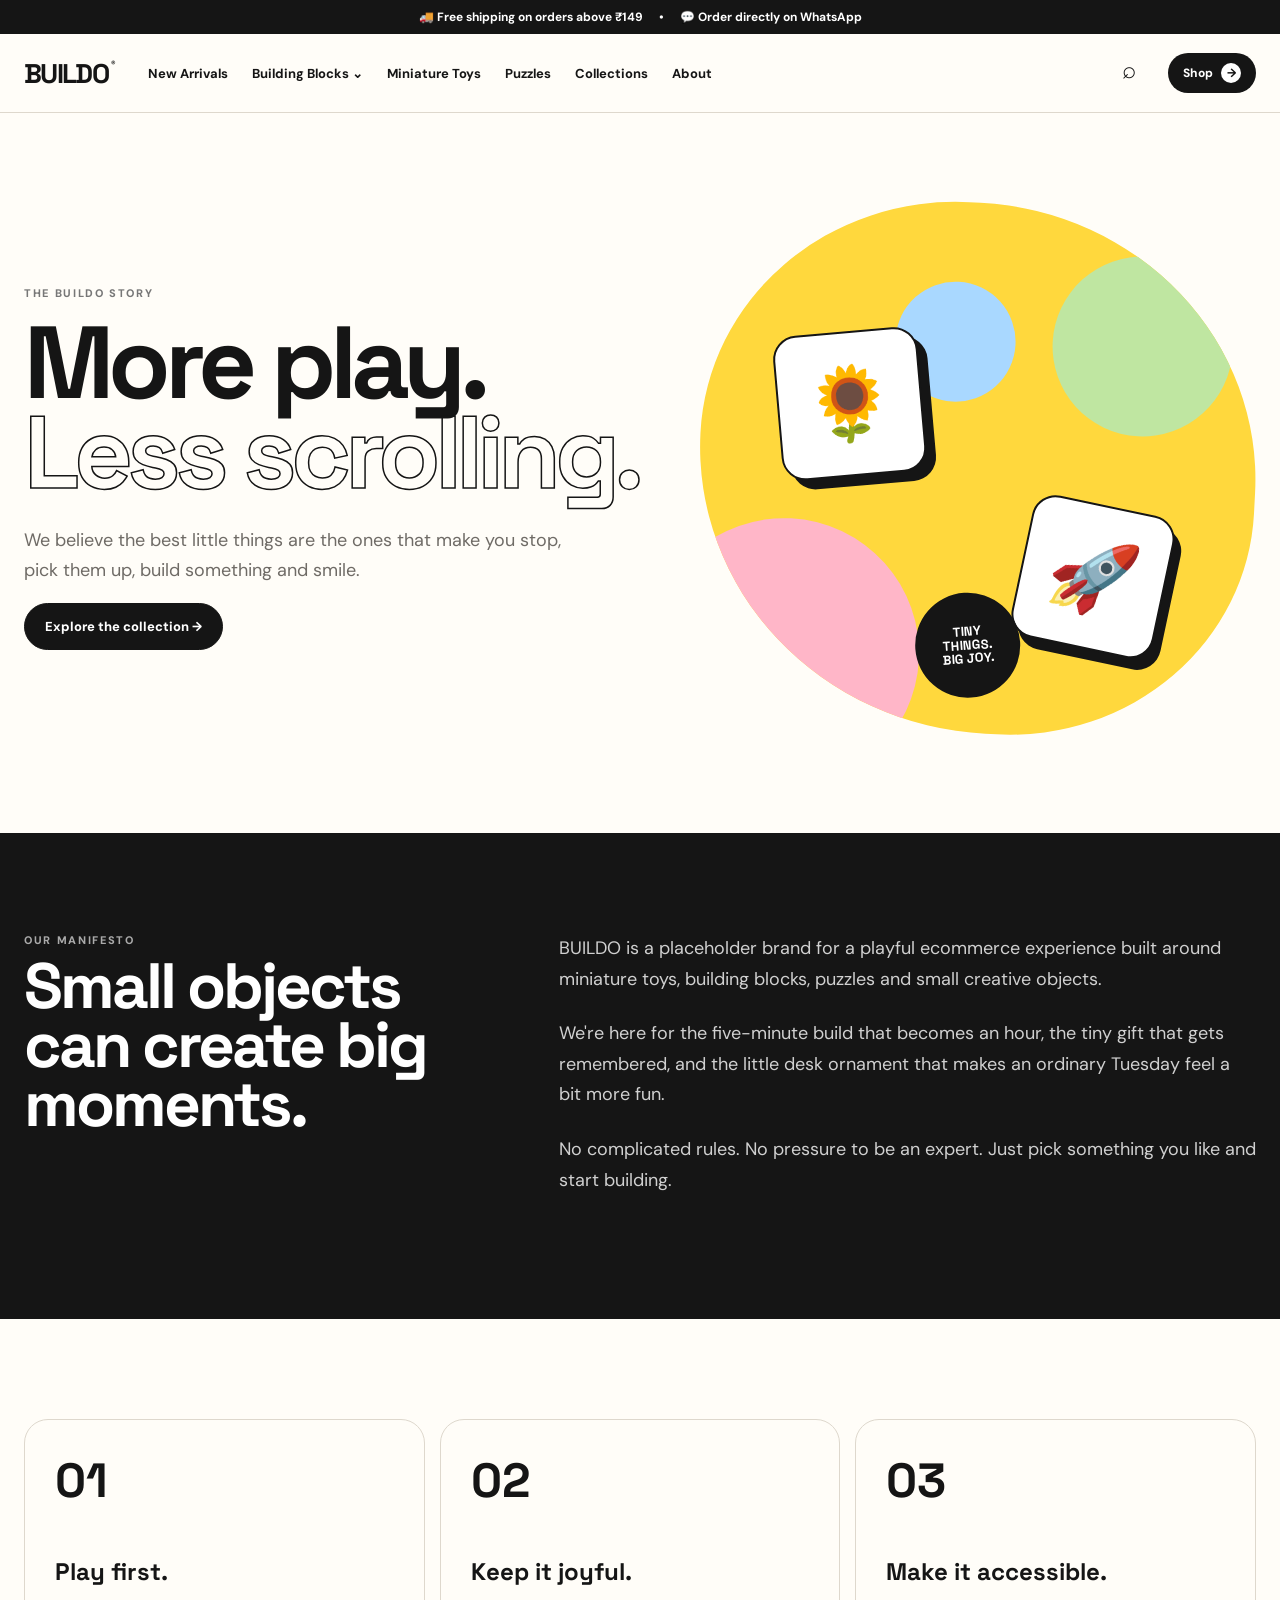
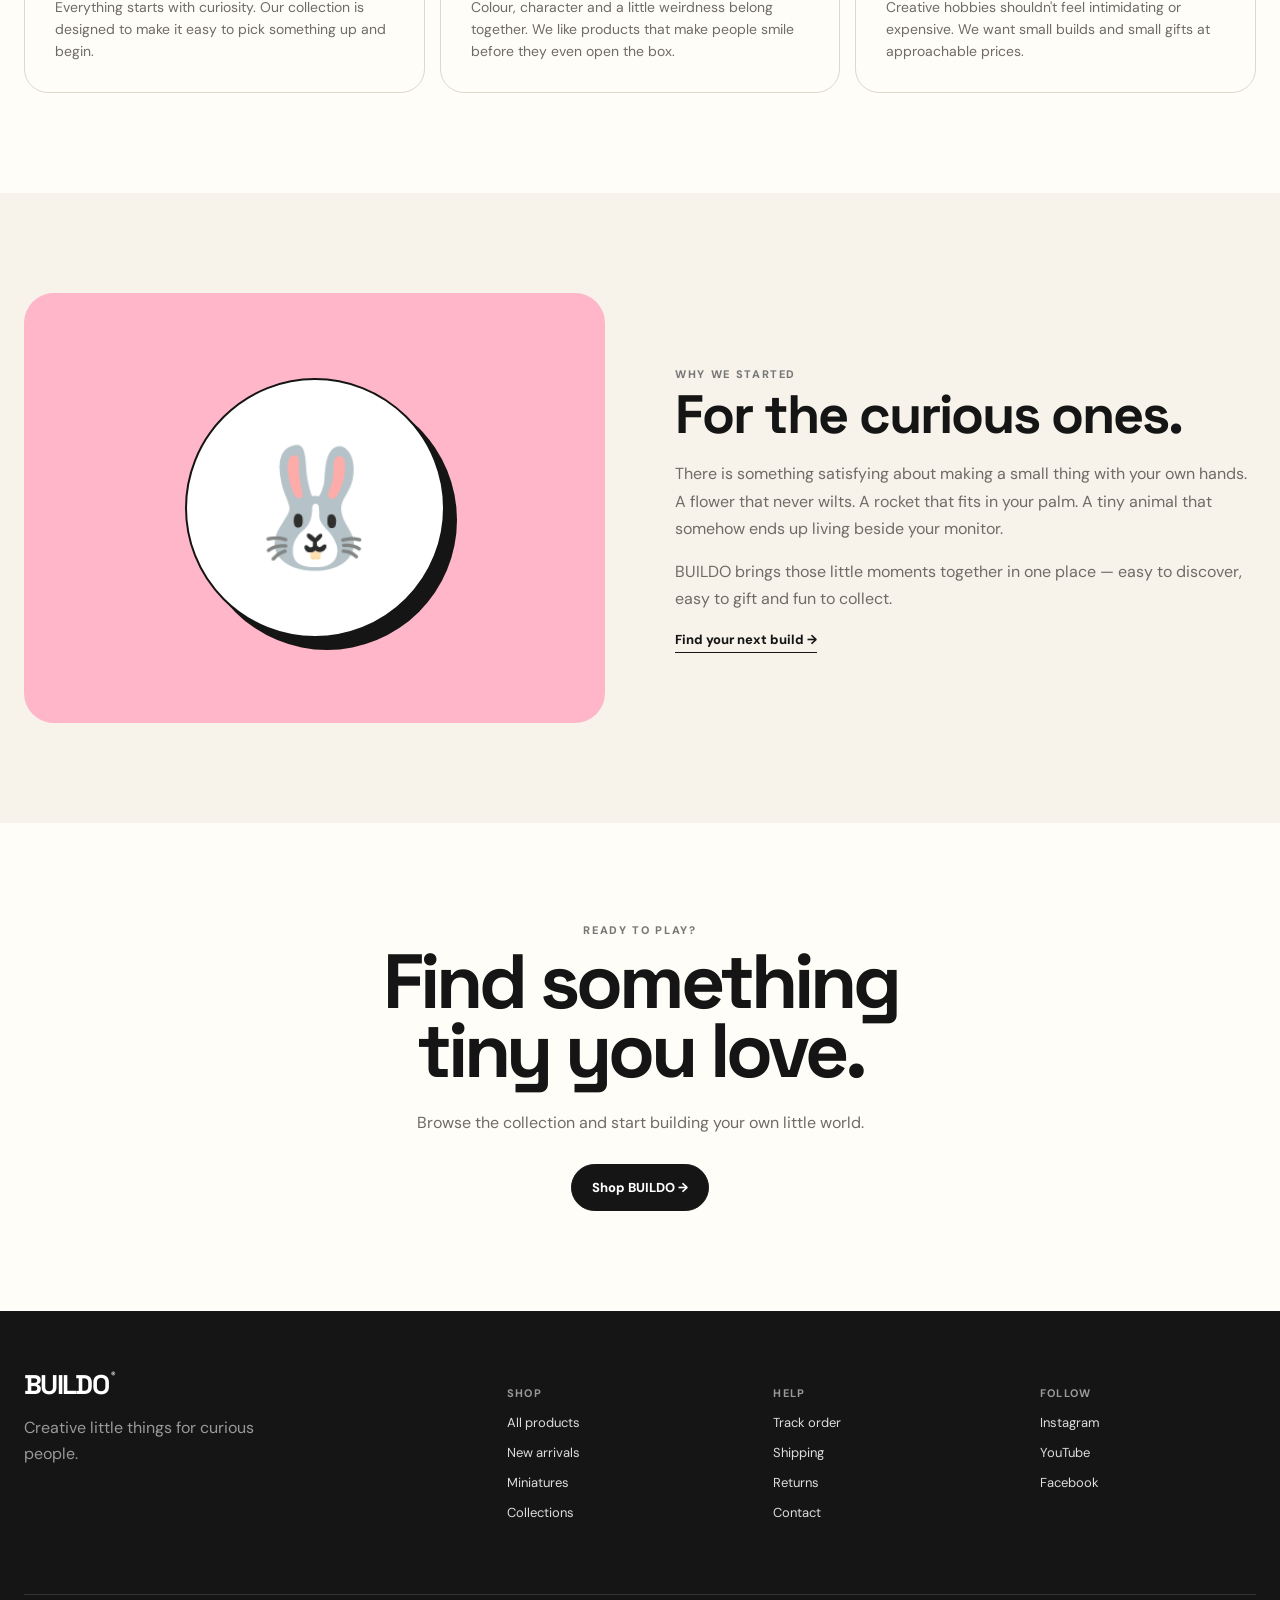
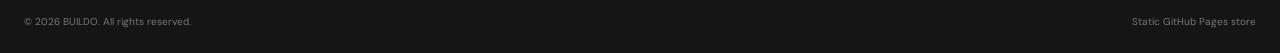
==== about.html @ 16a99bfb "Added about.html" ====
<!doctype html>
<html lang="en">
<head>
  <meta charset="utf-8">
  <meta name="viewport" content="width=device-width, initial-scale=1, viewport-fit=cover">
  <meta name="theme-color" content="#fffdf8">
  <meta name="description" content="About BUILDO — creative little things for curious people.">
  <title>About — BUILDO</title>
  <link rel="preconnect" href="https://fonts.googleapis.com">
  <link rel="preconnect" href="https://fonts.gstatic.com" crossorigin>
  <link href="https://fonts.googleapis.com/css2?family=DM+Sans:wght@400;500;600;700;800&family=Space+Grotesk:wght@500;600;700&display=swap" rel="stylesheet">
  <link rel="stylesheet" href="assets/css/style.css">
  <style>
    .about-hero{max-width:1280px;margin:auto;padding:90px 24px 100px;display:grid;grid-template-columns:1.05fr .95fr;gap:60px;align-items:center}
    .about-hero h1{font:700 clamp(58px,8vw,108px)/.88 "Space Grotesk";letter-spacing:-6px;margin:18px 0 28px}
    .about-hero h1 em{font-style:normal;-webkit-text-stroke:1.5px #151515;color:transparent}
    .about-hero p{max-width:570px;color:#6f6b66;font-size:18px;line-height:1.65}
    .about-art{height:530px;background:#ffd83d;border-radius:47% 53% 45% 55%;position:relative;overflow:hidden;transform:rotate(3deg)}
    .about-art .blob{position:absolute;border-radius:50%}
    .about-art .one{width:270px;height:270px;background:#ffb6c8;left:-40px;bottom:-65px}
    .about-art .two{width:180px;height:180px;background:#bfe6a1;right:30px;top:45px}
    .about-art .three{width:120px;height:120px;background:#a9d8ff;left:190px;top:80px}
    .about-art .tile{position:absolute;width:145px;height:145px;background:#fff;border:2px solid #151515;border-radius:24px;display:grid;place-items:center;font-size:72px;box-shadow:9px 10px 0 #151515}
    .about-art .tile.a{left:75px;top:135px;transform:rotate(-8deg)}
    .about-art .tile.b{right:85px;bottom:90px;transform:rotate(9deg)}
    .about-art .sticker{position:absolute;left:50%;bottom:35px;transform:translateX(-50%) rotate(-7deg);background:#151515;color:#fff;border-radius:50%;width:105px;height:105px;display:grid;place-items:center;text-align:center;font:800 13px/1.05 "Space Grotesk"}
    .manifesto{background:#151515;color:#fff;padding:100px 24px}
    .manifesto-inner{max-width:1280px;margin:auto;display:grid;grid-template-columns:.8fr 1.2fr;gap:70px}
    .manifesto h2{font:700 clamp(42px,5vw,72px)/.92 "Space Grotesk";letter-spacing:-3px;margin:10px 0}
    .manifesto-copy{font-size:18px;line-height:1.7;color:#d0d0d0}
    .manifesto-copy p{margin:0 0 24px}
    .numbers{max-width:1280px;margin:auto;padding:100px 24px;display:grid;grid-template-columns:repeat(3,1fr);gap:15px}
    .number-card{border:1px solid #ded8cd;border-radius:24px;padding:30px;min-height:260px;background:#fffdf8}
    .number-card b{font:700 48px "Space Grotesk";display:block;margin-bottom:45px}
    .number-card h3{font:700 24px "Space Grotesk";margin:0 0 10px}
    .number-card p{color:#6f6b66;line-height:1.55;font-size:14px;margin:0}
    .story-split{background:#f7f3eb;padding:100px 24px}
    .story-inner{max-width:1280px;margin:auto;display:grid;grid-template-columns:1fr 1fr;gap:70px;align-items:center}
    .story-visual{min-height:430px;background:#ffb6c8;border-radius:30px;display:grid;place-items:center;position:relative;overflow:hidden}
    .story-visual .circle{width:260px;height:260px;border-radius:50%;background:#fff;display:grid;place-items:center;font-size:115px;border:2px solid #151515;box-shadow:12px 12px 0 #151515}
    .story-copy h2{font:700 54px/.95 "Space Grotesk";letter-spacing:-2px;margin:8px 0 20px}
    .story-copy p{color:#6f6b66;line-height:1.7}
    .about-cta{max-width:1280px;margin:auto;padding:100px 24px;text-align:center}
    .about-cta h2{font:700 clamp(45px,6vw,78px)/.9 "Space Grotesk";letter-spacing:-4px;margin:10px 0 25px}
    .about-cta p{color:#6f6b66;max-width:520px;margin:0 auto 28px;line-height:1.6}
    @media(max-width:760px){
      .about-hero{grid-template-columns:1fr;padding:55px 16px 70px;gap:35px}
      .about-hero h1{font-size:60px;letter-spacing:-4px}
      .about-hero p{font-size:16px}
      .about-art{height:350px}
      .about-art .tile{width:100px;height:100px;font-size:48px}
      .about-art .tile.a{left:45px;top:80px}.about-art .tile.b{right:45px;bottom:55px}
      .about-art .sticker{width:80px;height:80px;font-size:10px}
      .manifesto{padding:65px 16px}.manifesto-inner{grid-template-columns:1fr;gap:25px}
      .numbers{grid-template-columns:1fr;padding:65px 16px}
      .number-card{min-height:210px}
      .story-split{padding:65px 16px}.story-inner{grid-template-columns:1fr;gap:35px}
      .story-visual{min-height:300px}.story-visual .circle{width:190px;height:190px;font-size:80px}
      .story-copy h2{font-size:42px}
      .about-cta{padding:70px 16px}
    }
  </style>
</head>
<body>
  <div class="announcement">
    <span>🚚 Free shipping on orders above ₹149</span><span>•</span><span>💬 Order directly on WhatsApp</span>
  </div>

  <header class="header">
    <div class="header-inner">
      <button id="mobileMenuBtn" class="icon-btn mobile-menu" type="button" aria-label="Open menu" aria-expanded="false">☰</button>
      <a class="logo" href="index.html">BUILDO<span>®</span></a>
      <nav id="mainNav" class="main-nav" aria-label="Main navigation">
        <a href="index.html#new">New Arrivals</a>
        <div class="nav-dropdown">
          <a href="index.html#products">Building Blocks <span>⌄</span></a>
          <div class="dropdown-menu">
            <a href="index.html#products">All Products</a>
            <a href="index.html#space">Space</a>
            <a href="index.html#flowers">Flowers & Plants</a>
            <a href="index.html#animals">Animals</a>
            <a href="index.html#miniatures">Miniatures</a>
          </div>
        </div>
        <a href="index.html#miniatures">Miniature Toys</a>
        <a href="index.html#products">Puzzles</a>
        <a href="index.html#collections">Collections</a>
        <a href="about.html">About</a>
      </nav>
      <div class="header-actions">
        <a class="icon-btn" href="index.html#products" aria-label="Shop">⌕</a>
        <a class="bag-btn" href="index.html#products">Shop <b>→</b></a>
      </div>
    </div>
  </header>

  <main>
    <section class="about-hero">
      <div>
        <div class="eyebrow">THE BUILDO STORY</div>
        <h1>More play.<br><em>Less scrolling.</em></h1>
        <p>We believe the best little things are the ones that make you stop, pick them up, build something and smile.</p>
        <a class="btn btn-dark" href="index.html#products">Explore the collection →</a>
      </div>
      <div class="about-art" aria-hidden="true">
        <div class="blob one"></div><div class="blob two"></div><div class="blob three"></div>
        <div class="tile a">🌻</div><div class="tile b">🚀</div>
        <div class="sticker">TINY<br>THINGS.<br>BIG JOY.</div>
      </div>
    </section>

    <section class="manifesto">
      <div class="manifesto-inner">
        <div>
          <div class="eyebrow" style="color:#aaa">OUR MANIFESTO</div>
          <h2>Small objects can create big moments.</h2>
        </div>
        <div class="manifesto-copy">
          <p>BUILDO is a placeholder brand for a playful ecommerce experience built around miniature toys, building blocks, puzzles and small creative objects.</p>
          <p>We're here for the five-minute build that becomes an hour, the tiny gift that gets remembered, and the little desk ornament that makes an ordinary Tuesday feel a bit more fun.</p>
          <p>No complicated rules. No pressure to be an expert. Just pick something you like and start building.</p>
        </div>
      </div>
    </section>

    <section class="numbers">
      <article class="number-card">
        <b>01</b>
        <h3>Play first.</h3>
        <p>Everything starts with curiosity. Our collection is designed to make it easy to pick something up and begin.</p>
      </article>
      <article class="number-card">
        <b>02</b>
        <h3>Keep it joyful.</h3>
        <p>Colour, character and a little weirdness belong together. We like products that make people smile before they even open the box.</p>
      </article>
      <article class="number-card">
        <b>03</b>
        <h3>Make it accessible.</h3>
        <p>Creative hobbies shouldn't feel intimidating or expensive. We want small builds and small gifts at approachable prices.</p>
      </article>
    </section>

    <section class="story-split">
      <div class="story-inner">
        <div class="story-visual" aria-hidden="true">
          <div class="circle">🐰</div>
        </div>
        <div class="story-copy">
          <div class="eyebrow">WHY WE STARTED</div>
          <h2>For the curious ones.</h2>
          <p>There is something satisfying about making a small thing with your own hands. A flower that never wilts. A rocket that fits in your palm. A tiny animal that somehow ends up living beside your monitor.</p>
          <p>BUILDO brings those little moments together in one place — easy to discover, easy to gift and fun to collect.</p>
          <a class="text-link" href="index.html#products">Find your next build →</a>
        </div>
      </div>
    </section>

    <section class="about-cta">
      <div class="eyebrow">READY TO PLAY?</div>
      <h2>Find something<br>tiny you love.</h2>
      <p>Browse the collection and start building your own little world.</p>
      <a class="btn btn-dark" href="index.html#products">Shop BUILDO →</a>
    </section>
  </main>

  <footer>
    <div class="footer-top">
      <div><a class="logo" href="index.html">BUILDO<span>®</span></a><p>Creative little things for curious people.</p></div>
      <div><h4>Shop</h4><a href="index.html#products">All products</a><a href="index.html#new">New arrivals</a><a href="index.html#miniatures">Miniatures</a><a href="index.html#collections">Collections</a></div>
      <div><h4>Help</h4><a href="#">Track order</a><a href="#">Shipping</a><a href="#">Returns</a><a href="#">Contact</a></div>
      <div><h4>Follow</h4><a href="#">Instagram</a><a href="#">YouTube</a><a href="#">Facebook</a></div>
    </div>
    <div class="footer-bottom"><span>© 2026 BUILDO. All rights reserved.</span><span>Static GitHub Pages store</span></div>
  </footer>

  <script>
    const menu = document.getElementById("mainNav");
    const menuBtn = document.getElementById("mobileMenuBtn");
    menuBtn?.addEventListener("click", () => {
      const open = menu.classList.toggle("mobile-open");
      menuBtn.setAttribute("aria-expanded", String(open));
    });
    document.querySelectorAll("#mainNav a").forEach(a => a.addEventListener("click", () => {
      menu?.classList.remove("mobile-open");
      menuBtn?.setAttribute("aria-expanded", "false");
    }));
  </script>
</body>
</html>
---- assets/css/style.css ----
:root{--ink:#151515;--muted:#6f6b66;--cream:#f7f3eb;--paper:#fffdf8;--line:#ded8cd;--yellow:#ffd83d;--pink:#ffb6c8;--green:#bfe6a1;--blue:#a9d8ff;--max:1280px}
*{box-sizing:border-box}html{scroll-behavior:smooth}body{margin:0;color:var(--ink);background:var(--paper);font-family:"DM Sans",Arial,sans-serif}body.modal-open{overflow:hidden}a{color:inherit;text-decoration:none}button,input,textarea{font:inherit}.announcement{height:34px;background:#151515;color:#fff;display:flex;justify-content:center;align-items:center;gap:16px;font-size:12px;font-weight:700}.header{position:sticky;top:0;z-index:50;background:#fffdf8ee;backdrop-filter:blur(12px);border-bottom:1px solid var(--line)}.header-inner{height:78px;max-width:var(--max);margin:auto;padding:0 24px;display:flex;align-items:center;gap:34px}.logo{font:800 27px/1 "Space Grotesk";letter-spacing:-1.7px;white-space:nowrap}.logo span{font:600 9px/1 "DM Sans";vertical-align:top;margin-left:3px}.main-nav{display:flex;align-items:center;gap:24px;font-size:13px;font-weight:700;flex:1}.main-nav>a,.nav-dropdown>a{padding:30px 0}.nav-dropdown{position:relative}.dropdown-menu{display:none;position:absolute;top:65px;left:-15px;background:#fff;border:1px solid var(--line);padding:12px;min-width:180px;border-radius:14px;box-shadow:0 15px 35px #00000012}.dropdown-menu a{display:block;padding:10px;border-radius:8px;font-size:13px}.dropdown-menu a:hover{background:var(--cream)}.nav-dropdown:hover .dropdown-menu{display:block}.header-actions{display:flex;align-items:center;gap:8px}.icon-btn,.bag-btn{border:0;background:none;cursor:pointer}.icon-btn{font-size:24px;width:38px;height:38px}.bag-btn{background:var(--ink);color:white;border-radius:99px;padding:10px 15px;font-size:12px;font-weight:800}.bag-btn b{display:inline-flex;min-width:20px;height:20px;border-radius:50%;align-items:center;justify-content:center;background:#fff;color:#111;margin-left:5px}.mobile-menu{display:none}
.hero{max-width:var(--max);margin:auto;min-height:610px;padding:50px 24px 70px;display:grid;grid-template-columns:1fr 1fr;align-items:center;gap:40px}.eyebrow{font-size:11px;font-weight:800;letter-spacing:.15em;color:#777}.hero h1{font:700 clamp(55px,7vw,98px)/.9 "Space Grotesk";letter-spacing:-6px;margin:18px 0 28px}.hero h1 em{font-style:normal;-webkit-text-stroke:1.5px var(--ink);color:transparent}.hero-copy>p{max-width:500px;font-size:18px;line-height:1.6;color:var(--muted)}.hero-buttons{display:flex;gap:10px;margin-top:30px}.btn{display:inline-flex;align-items:center;justify-content:center;border:1px solid var(--ink);padding:14px 20px;border-radius:999px;font-weight:800;font-size:13px;cursor:pointer;transition:.2s}.btn:hover{transform:translateY(-2px)}.btn-dark{background:var(--ink);color:#fff}.btn-light{background:transparent}.full{width:100%}.hero-art{height:510px;background:var(--yellow);border-radius:50% 48% 44% 53%;position:relative;overflow:hidden;transform:rotate(-3deg)}.sun{position:absolute;width:220px;height:220px;border-radius:50%;background:#fff4ad;right:60px;top:50px}.shape{position:absolute;border-radius:50%}.shape-a{width:180px;height:180px;background:var(--pink);bottom:-45px;left:35px}.shape-b{width:130px;height:130px;background:var(--blue);right:100px;bottom:35px}.shape-c{width:95px;height:95px;background:var(--green);left:175px;top:105px}.hero-card{position:absolute;background:#fff;border:2px solid var(--ink);box-shadow:9px 10px 0 var(--ink);border-radius:20px;width:135px;height:135px;display:grid;place-items:center;font-size:64px}.card-one{left:95px;top:115px}.card-two{right:110px;top:190px;transform:rotate(-9deg)}.card-three{left:215px;bottom:75px;transform:rotate(4deg)}.hero-sticker{position:absolute;right:30px;bottom:35px;width:94px;height:94px;border-radius:50%;background:var(--ink);color:#fff;display:grid;place-items:center;text-align:center;font:800 13px/1.1 "Space Grotesk";transform:rotate(10deg)}
.quick-cats{max-width:var(--max);margin:auto;padding:0 24px 70px;display:grid;grid-template-columns:repeat(6,1fr);gap:10px}.quick-cats a{background:var(--cream);border:1px solid var(--line);padding:18px;border-radius:18px}.quick-cats span{display:block;font-size:28px;margin-bottom:15px}.quick-cats strong{display:block;font-size:13px}.quick-cats small{color:var(--muted);font-size:11px}.section{max-width:var(--max);margin:auto;padding:70px 24px}.section-heading{display:flex;justify-content:space-between;align-items:end;margin-bottom:30px}.section h2,.reviews h2,.newsletter h2,.about h2{font:700 clamp(36px,4vw,60px)/.95 "Space Grotesk";letter-spacing:-2.5px;margin:8px 0}.sub{color:var(--muted);margin:0}.text-link{font-weight:800;font-size:13px;border-bottom:1px solid;padding-bottom:4px}.product-grid{display:grid;grid-template-columns:repeat(4,1fr);gap:14px}.product-grid.compact{grid-template-columns:repeat(5,1fr)}.product-image{aspect-ratio:1;background:var(--cream);border-radius:20px;display:grid;place-items:center;font-size:85px;position:relative;overflow:hidden;border:1px solid #eee8de}.product-image:after{content:"";position:absolute;width:140%;height:45%;background:#fff8;transform:rotate(-20deg);top:15%;left:-20%}.product-emoji{position:relative;z-index:2;filter:drop-shadow(0 12px 8px #0002);transition:.25s}.product-card:hover .product-emoji{transform:scale(1.08) rotate(-4deg)}.badge{position:absolute;top:12px;left:12px;background:#fff;border:1px solid var(--line);padding:6px 9px;border-radius:99px;font-size:9px;font-weight:800;z-index:4}.product-info{padding:12px 3px}.product-info h3{font-size:13px;margin:0 0 7px;line-height:1.35}.price{font-weight:800;font-size:14px}.old{text-decoration:line-through;color:#999;font-weight:500;margin-left:5px;font-size:11px}.add{width:100%;border:1px solid var(--ink);background:transparent;border-radius:999px;padding:10px;margin-top:10px;font-size:11px;font-weight:800;cursor:pointer}.add:hover{background:var(--ink);color:#fff}.filter-row{display:flex;gap:8px;overflow:auto;margin-bottom:22px;padding-bottom:5px}.filter{white-space:nowrap;border:1px solid var(--line);background:transparent;border-radius:99px;padding:9px 15px;font-size:11px;font-weight:800;cursor:pointer}.filter.active,.filter:hover{background:var(--ink);border-color:var(--ink);color:#fff}.band{background:var(--ink);color:#fff;padding:65px max(24px,calc((100vw - var(--max))/2 + 24px));display:grid;grid-template-columns:1fr 1fr;gap:80px}.band>div:first-child span{font-size:11px;letter-spacing:.15em}.band strong{display:block;font:700 clamp(35px,4vw,60px)/.95 "Space Grotesk";letter-spacing:-2px;margin-top:15px}.band-points{display:grid;grid-template-columns:repeat(3,1fr);gap:20px;align-items:center}.band-points p{border-top:1px solid #555;padding-top:15px;font-size:13px}.band-points b{display:block;color:#aaa;margin-bottom:12px}.feature-grid{max-width:var(--max);margin:auto;padding:70px 24px;display:grid;grid-template-columns:repeat(3,1fr);gap:14px}.feature{min-height:390px;padding:28px;border-radius:26px;display:flex;flex-direction:column;justify-content:space-between;overflow:hidden;position:relative}.feature span{font-size:10px;font-weight:800;letter-spacing:.12em}.feature h3{font:700 42px/.95 "Space Grotesk";letter-spacing:-2px;margin:15px 0}.feature a{font-size:12px;font-weight:800;border-bottom:1px solid;display:inline-block;padding-bottom:4px}.feature-dark{background:#171717;color:#fff}.feature-yellow{background:var(--yellow)}.feature-pink{background:var(--pink)}.feature-emoji{font-size:110px;position:absolute;right:28px;bottom:20px;transform:rotate(-8deg);filter:drop-shadow(0 12px 8px #0002)}.mini-banner{background:var(--green);border-radius:30px;min-height:420px;padding:50px;display:grid;grid-template-columns:1fr 1fr;align-items:center;overflow:hidden}.mini-banner span{font:700 48px/.95 "Space Grotesk";letter-spacing:-2px}.mini-banner p{max-width:360px;color:#4d6145;margin:20px 0}.mini-scene{height:300px;position:relative;background:var(--paper);border-radius:50%;display:flex;align-items:center;justify-content:center}.mini-scene span{font-size:75px;margin:-8px;filter:drop-shadow(0 12px 8px #0002)}.bundle{max-width:var(--max);margin:0 auto 70px;padding:55px;border-radius:30px;background:var(--blue);display:grid;grid-template-columns:1fr 1fr;align-items:center;overflow:hidden}.bundle h2{font:700 58px/.93 "Space Grotesk";letter-spacing:-3px;margin:12px 0 20px}.bundle p{color:#425b6d;max-width:420px}.bundle-stack{height:270px;position:relative}.bundle-stack span{position:absolute;background:#fff;border:2px solid var(--ink);border-radius:20px;width:120px;height:120px;display:grid;place-items:center;font-size:55px;box-shadow:7px 8px 0 var(--ink)}.bundle-stack span:nth-child(1){left:40px;top:15px;transform:rotate(-8deg)}.bundle-stack span:nth-child(2){left:180px;top:30px;transform:rotate(8deg)}.bundle-stack span:nth-child(3){left:100px;top:110px;transform:rotate(-4deg)}.bundle-stack span:nth-child(4){right:10px;top:120px;transform:rotate(7deg)}.bundle-stack span:nth-child(5){left:0;bottom:0;transform:rotate(8deg)}.bundle-stack span:nth-child(6){right:85px;bottom:0;transform:rotate(-7deg)}.reviews{background:var(--cream);padding:90px 24px;text-align:center}.review-row{max-width:var(--max);margin:40px auto 0;display:grid;grid-template-columns:repeat(3,1fr);gap:15px;text-align:left}.review-row blockquote{background:#fff;border:1px solid var(--line);border-radius:20px;padding:28px;margin:0;font-size:15px;line-height:1.65}.review-row b{display:block;margin-top:20px;font-size:11px}.newsletter{max-width:var(--max);margin:auto;padding:90px 24px;display:grid;grid-template-columns:1fr 1fr;align-items:center;gap:50px}.newsletter form{display:flex;border:1px solid var(--ink);padding:6px;border-radius:999px}.newsletter input{border:0;background:transparent;outline:0;padding:0 15px;min-width:0;flex:1}.about{background:#f0e8dc;padding:100px 24px;text-align:center}.about p{max-width:580px;margin:20px auto 25px;line-height:1.7;color:#625b53}footer{background:#151515;color:#fff;padding:60px max(24px,calc((100vw - var(--max))/2 + 24px)) 25px}.footer-top{display:grid;grid-template-columns:2fr repeat(3,1fr);gap:50px;padding-bottom:60px}.footer-top p{color:#999;max-width:240px;line-height:1.6}.footer-top h4{font-size:11px;text-transform:uppercase;letter-spacing:.12em;color:#999}.footer-top a:not(.logo){display:block;margin:13px 0;font-size:13px;color:#ddd}.footer-bottom{border-top:1px solid #333;padding-top:20px;display:flex;justify-content:space-between;color:#777;font-size:10px}
.search-overlay{position:fixed;inset:0;background:#fff;z-index:100;padding:90px 24px}.search-overlay[hidden]{display:none}.close{position:absolute;right:30px;top:25px;border:0;background:none;font-size:35px;cursor:pointer}.search-box{max-width:850px;margin:auto}.search-box input{width:100%;border:0;border-bottom:2px solid var(--ink);font:500 42px "Space Grotesk";outline:0;padding:15px 0}.search-result{display:flex;justify-content:space-between;padding:18px 0;border-bottom:1px solid var(--line);font-weight:700}
.cart-drawer{position:fixed;right:-430px;top:0;width:min(430px,100vw);height:100vh;background:#fff;z-index:90;display:flex;flex-direction:column;transition:right .3s;box-shadow:-20px 0 50px #0001}.cart-drawer.open{right:0}.cart-head{display:flex;justify-content:space-between;align-items:center;padding:25px;border-bottom:1px solid var(--line)}.cart-head h2{font:700 28px "Space Grotesk";margin:0}.cart-head button{border:0;background:none;font-size:28px;cursor:pointer}.cart-items{padding:15px 25px;overflow:auto;flex:1}.empty{padding:70px 10px;text-align:center;color:var(--muted)}.cart-line{display:grid;grid-template-columns:65px 1fr auto;gap:12px;padding:15px 0;border-bottom:1px solid var(--line)}.cart-thumb{background:var(--cream);border-radius:12px;display:grid;place-items:center;font-size:30px}.cart-line h4{font-size:12px;margin:2px 0 8px}.cart-line small{color:#777}.remove{border:0;background:none;text-decoration:underline;font-size:10px;cursor:pointer;margin-top:8px}.cart-footer{padding:20px 25px;border-top:1px solid var(--line)}.cart-footer>div{display:flex;justify-content:space-between;margin-bottom:15px}.cart-footer small{display:block;text-align:center;color:#888;margin-top:10px}.drawer-backdrop{position:fixed;inset:0;background:#0005;z-index:80}.drawer-backdrop[hidden]{display:none}
.checkout-modal{position:fixed;inset:0;background:#0007;z-index:150;display:flex;align-items:center;justify-content:center;padding:20px}.checkout-modal[hidden]{display:none}.checkout-box{width:min(500px,100%);max-height:90vh;overflow:auto;background:#fffdf8;border-radius:26px;padding:32px;position:relative;box-shadow:0 25px 80px #0004}.checkout-box h2{font:700 44px/.95 "Space Grotesk";letter-spacing:-2px;margin:8px 0}.checkout-note{color:var(--muted);font-size:13px;line-height:1.5;margin-bottom:22px}.checkout-close{position:absolute;right:20px;top:15px;border:0;background:none;font-size:30px;cursor:pointer}.checkout-box form{display:grid;gap:14px}.checkout-box label{font-size:11px;font-weight:800}.checkout-box input,.checkout-box textarea{display:block;width:100%;margin-top:6px;border:1px solid var(--line);border-radius:12px;background:#fff;padding:12px;outline:none;resize:vertical}.checkout-box input:focus,.checkout-box textarea:focus{border-color:var(--ink)}.checkout-box small{display:block;text-align:center;color:#888;margin-top:12px;font-size:10px}.toast{position:fixed;left:50%;bottom:25px;transform:translate(-50%,30px);background:var(--ink);color:#fff;padding:12px 18px;border-radius:99px;font-size:12px;opacity:0;pointer-events:none;transition:.25s;z-index:200}.toast.show{opacity:1;transform:translate(-50%,0)}
@media(max-width:1000px){.main-nav{gap:14px}.main-nav>a,.nav-dropdown>a{font-size:11px}.product-grid{grid-template-columns:repeat(3,1fr)}.product-grid.compact{grid-template-columns:repeat(3,1fr)}.quick-cats{grid-template-columns:repeat(3,1fr)}}
@media(max-width:760px){.announcement{font-size:9px;gap:6px;padding:0 8px}.header-inner{height:65px;padding:0 16px;justify-content:space-between}.mobile-menu{display:block}.main-nav{display:none;position:absolute;top:65px;left:0;right:0;background:#fff;border-bottom:1px solid var(--line);padding:15px 20px;flex-direction:column;align-items:stretch}.main-nav.mobile-open{display:flex}.main-nav>a,.nav-dropdown>a{padding:13px 0}.dropdown-menu{position:static;display:block;border:0;box-shadow:none;padding:0 0 0 15px}.hero{grid-template-columns:1fr;padding-top:40px;min-height:auto}.hero h1{letter-spacing:-4px;font-size:60px}.hero-art{height:360px;order:-1}.hero-card{width:95px;height:95px;font-size:45px}.card-one{left:45px;top:70px}.card-two{right:55px;top:125px}.card-three{left:130px;bottom:45px}.quick-cats{grid-template-columns:repeat(2,1fr);padding-bottom:30px}.section{padding:55px 16px}.section-heading{align-items:start;gap:20px}.section-heading .text-link{display:none}.section h2{font-size:40px}.product-grid,.product-grid.compact{grid-template-columns:repeat(2,1fr);gap:10px}.product-image{border-radius:16px;font-size:65px}.band{grid-template-columns:1fr;padding:55px 24px;gap:30px}.band-points{grid-template-columns:1fr}.feature-grid{grid-template-columns:1fr;padding:55px 16px}.feature{min-height:300px}.mini-banner{grid-template-columns:1fr;padding:35px;gap:30px}.mini-banner span{font-size:40px}.mini-scene{height:220px}.mini-scene span{font-size:52px}.bundle{grid-template-columns:1fr;margin:0 16px 55px;padding:35px}.bundle h2{font-size:45px}.bundle-stack{margin-top:20px;transform:scale(.8);transform-origin:left top}.review-row{grid-template-columns:1fr}.newsletter{grid-template-columns:1fr;padding:65px 16px}.newsletter form{margin-top:10px}.newsletter input{width:0}.footer-top{grid-template-columns:1fr 1fr;gap:25px}.footer-top>div:first-child{grid-column:1/-1}.footer-bottom{flex-direction:column;gap:8px}.search-box input{font-size:28px}.checkout-box{padding:25px 20px}.checkout-box h2{font-size:38px}}
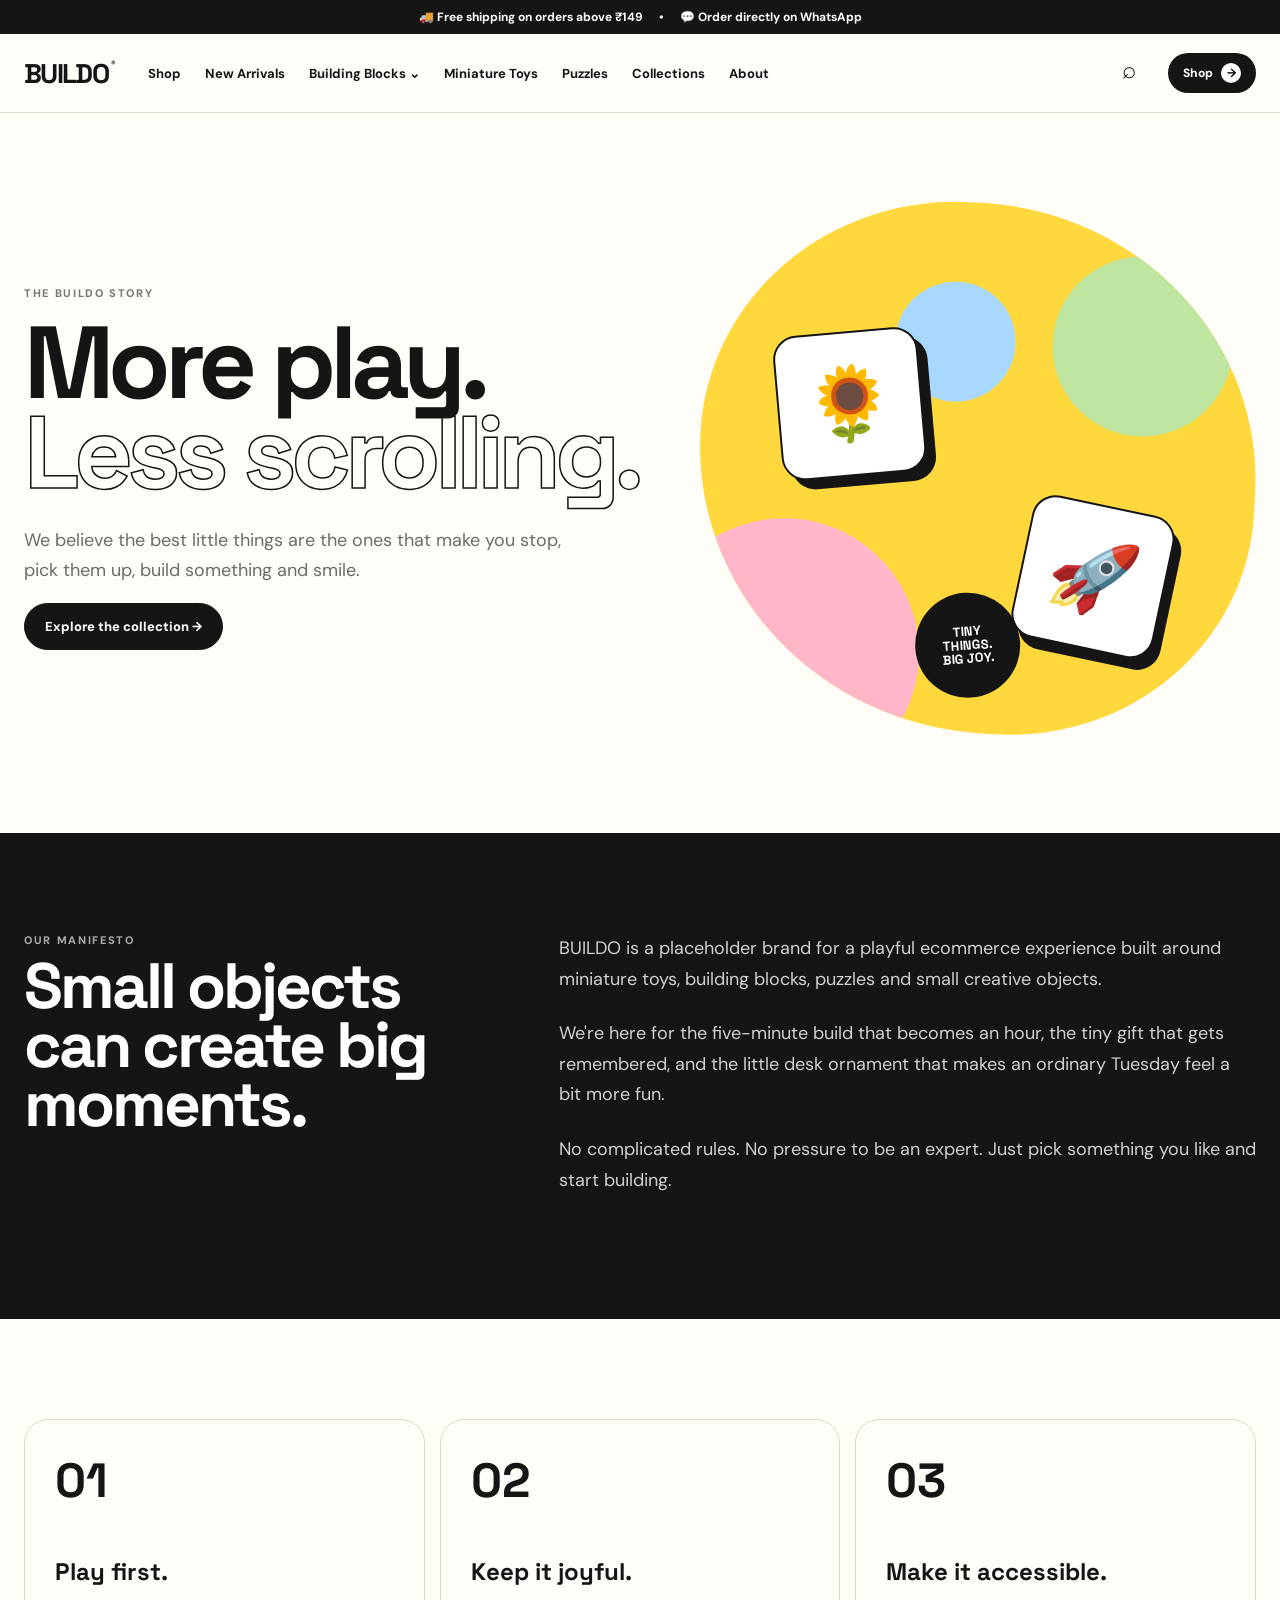
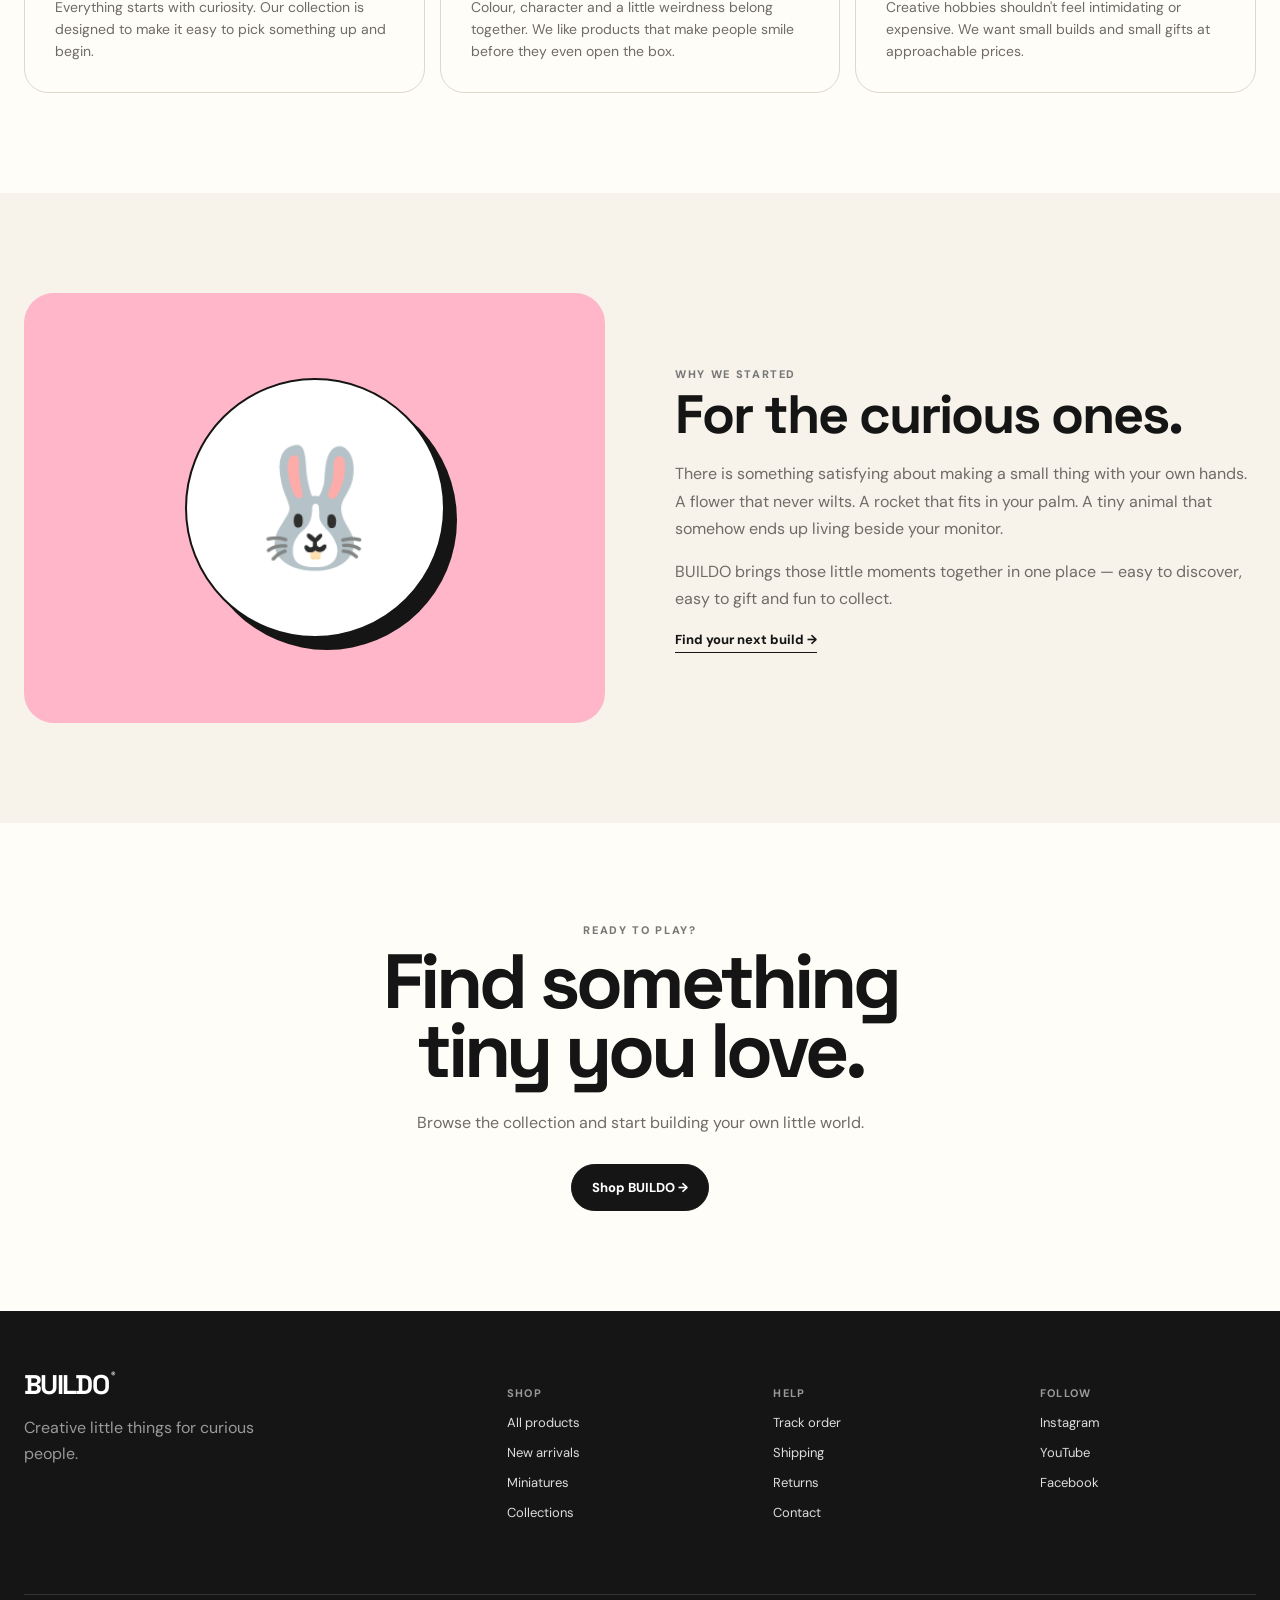
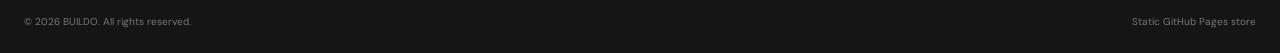
==== commit 8af15e75: "added shop.html with categories" ====
--- a/about.html
+++ b/about.html
@@ -70,7 +70,7 @@
     <div class="header-inner">
       <button id="mobileMenuBtn" class="icon-btn mobile-menu" type="button" aria-label="Open menu" aria-expanded="false">☰</button>
       <a class="logo" href="index.html">BUILDO<span>®</span></a>
-      <nav id="mainNav" class="main-nav" aria-label="Main navigation">
+      <nav id="mainNav" class="main-nav" aria-label="Main navigation"><a href="shop.html">Shop</a>
         <a href="index.html#new">New Arrivals</a>
         <div class="nav-dropdown">
           <a href="index.html#products">Building Blocks <span>⌄</span></a>
--- a/assets/css/style.css
+++ b/assets/css/style.css
@@ -7,3 +7,98 @@
 .checkout-modal{position:fixed;inset:0;background:#0007;z-index:150;display:flex;align-items:center;justify-content:center;padding:20px}.checkout-modal[hidden]{display:none}.checkout-box{width:min(500px,100%);max-height:90vh;overflow:auto;background:#fffdf8;border-radius:26px;padding:32px;position:relative;box-shadow:0 25px 80px #0004}.checkout-box h2{font:700 44px/.95 "Space Grotesk";letter-spacing:-2px;margin:8px 0}.checkout-note{color:var(--muted);font-size:13px;line-height:1.5;margin-bottom:22px}.checkout-close{position:absolute;right:20px;top:15px;border:0;background:none;font-size:30px;cursor:pointer}.checkout-box form{display:grid;gap:14px}.checkout-box label{font-size:11px;font-weight:800}.checkout-box input,.checkout-box textarea{display:block;width:100%;margin-top:6px;border:1px solid var(--line);border-radius:12px;background:#fff;padding:12px;outline:none;resize:vertical}.checkout-box input:focus,.checkout-box textarea:focus{border-color:var(--ink)}.checkout-box small{display:block;text-align:center;color:#888;margin-top:12px;font-size:10px}.toast{position:fixed;left:50%;bottom:25px;transform:translate(-50%,30px);background:var(--ink);color:#fff;padding:12px 18px;border-radius:99px;font-size:12px;opacity:0;pointer-events:none;transition:.25s;z-index:200}.toast.show{opacity:1;transform:translate(-50%,0)}
 @media(max-width:1000px){.main-nav{gap:14px}.main-nav>a,.nav-dropdown>a{font-size:11px}.product-grid{grid-template-columns:repeat(3,1fr)}.product-grid.compact{grid-template-columns:repeat(3,1fr)}.quick-cats{grid-template-columns:repeat(3,1fr)}}
 @media(max-width:760px){.announcement{font-size:9px;gap:6px;padding:0 8px}.header-inner{height:65px;padding:0 16px;justify-content:space-between}.mobile-menu{display:block}.main-nav{display:none;position:absolute;top:65px;left:0;right:0;background:#fff;border-bottom:1px solid var(--line);padding:15px 20px;flex-direction:column;align-items:stretch}.main-nav.mobile-open{display:flex}.main-nav>a,.nav-dropdown>a{padding:13px 0}.dropdown-menu{position:static;display:block;border:0;box-shadow:none;padding:0 0 0 15px}.hero{grid-template-columns:1fr;padding-top:40px;min-height:auto}.hero h1{letter-spacing:-4px;font-size:60px}.hero-art{height:360px;order:-1}.hero-card{width:95px;height:95px;font-size:45px}.card-one{left:45px;top:70px}.card-two{right:55px;top:125px}.card-three{left:130px;bottom:45px}.quick-cats{grid-template-columns:repeat(2,1fr);padding-bottom:30px}.section{padding:55px 16px}.section-heading{align-items:start;gap:20px}.section-heading .text-link{display:none}.section h2{font-size:40px}.product-grid,.product-grid.compact{grid-template-columns:repeat(2,1fr);gap:10px}.product-image{border-radius:16px;font-size:65px}.band{grid-template-columns:1fr;padding:55px 24px;gap:30px}.band-points{grid-template-columns:1fr}.feature-grid{grid-template-columns:1fr;padding:55px 16px}.feature{min-height:300px}.mini-banner{grid-template-columns:1fr;padding:35px;gap:30px}.mini-banner span{font-size:40px}.mini-scene{height:220px}.mini-scene span{font-size:52px}.bundle{grid-template-columns:1fr;margin:0 16px 55px;padding:35px}.bundle h2{font-size:45px}.bundle-stack{margin-top:20px;transform:scale(.8);transform-origin:left top}.review-row{grid-template-columns:1fr}.newsletter{grid-template-columns:1fr;padding:65px 16px}.newsletter form{margin-top:10px}.newsletter input{width:0}.footer-top{grid-template-columns:1fr 1fr;gap:25px}.footer-top>div:first-child{grid-column:1/-1}.footer-bottom{flex-direction:column;gap:8px}.search-box input{font-size:28px}.checkout-box{padding:25px 20px}.checkout-box h2{font-size:38px}}
+
+/* Product detail page */
+.product-page{max-width:1280px;margin:auto;padding:45px 24px 90px}
+.product-breadcrumb{font-size:12px;color:#777;margin-bottom:28px}
+.product-breadcrumb a{text-decoration:underline;text-underline-offset:4px}
+.product-detail-grid{display:grid;grid-template-columns:minmax(0,1.05fr) minmax(390px,.95fr);gap:65px;align-items:start}
+.detail-art{background:var(--cream);border:1px solid var(--line);border-radius:30px;aspect-ratio:1;display:grid;place-items:center;position:relative;overflow:hidden}
+.detail-art:after{content:"";position:absolute;width:62%;height:62%;border-radius:50%;background:#fff;opacity:.62}
+.detail-art>span:not(.badge){font-size:clamp(130px,18vw,250px);z-index:1;filter:drop-shadow(0 18px 15px #00000018)}
+.detail-art .badge{z-index:2}
+.detail-copy{padding-top:5px}
+.detail-copy h1{font:700 clamp(48px,5vw,76px)/.9 "Space Grotesk";letter-spacing:-4px;margin:14px 0 22px}
+.detail-description{font-size:17px;line-height:1.65;color:var(--muted);max-width:590px}
+.detail-price{font:800 28px "Space Grotesk";margin:25px 0 9px}
+.detail-price .old{font:500 14px "DM Sans";text-decoration:line-through;color:#8b857e;margin-left:5px}
+.detail-stock{font-size:11px;font-weight:800;letter-spacing:.08em;margin-bottom:20px}
+.offer-card{border:1px dashed #bcb4a8;border-radius:17px;padding:17px 18px;background:#fffaf0;margin:20px 0}
+.offer-card strong{display:block;font-size:13px;margin-bottom:7px}
+.offer-card div{font-size:12px;line-height:1.7;color:#605b55}
+.detail-actions{display:grid;grid-template-columns:auto 1fr;gap:10px}
+.quantity{display:flex;align-items:center;border:1px solid var(--ink);border-radius:999px;height:48px;padding:4px}
+.quantity button{border:0;background:none;width:38px;height:38px;border-radius:50%;cursor:pointer;font-size:19px}
+.quantity strong{width:25px;text-align:center;font-size:13px}
+.detail-add{height:48px}
+.detail-buy{width:100%;height:48px;margin-top:10px;border:1px solid var(--ink);border-radius:999px;background:transparent;font-weight:800;font-size:12px;cursor:pointer}
+.detail-buy:hover{background:var(--ink);color:#fff}
+.info-rows{border-top:1px solid var(--line);margin-top:28px}
+.info-rows>div{display:flex;justify-content:space-between;gap:25px;padding:15px 0;border-bottom:1px solid var(--line);font-size:13px}
+.info-rows span{color:var(--muted)}
+.info-rows b{text-align:right;font-weight:700}
+.product-long-details{margin-top:85px;border-top:1px solid var(--line);padding-top:45px;display:grid;grid-template-columns:.8fr 1.2fr;gap:80px}
+.product-long-details h2,.related-section h2{font:700 clamp(36px,4vw,55px)/.95 "Space Grotesk";letter-spacing:-2.5px;margin:10px 0}
+.long-copy h3{font:700 18px "Space Grotesk";margin:0 0 8px}
+.long-copy p,.long-copy li{color:var(--muted);font-size:15px;line-height:1.7}
+.long-copy ul{padding-left:20px;margin-bottom:30px}
+.related-section{margin-top:85px;border-top:1px solid var(--line);padding-top:45px}
+.related-section .product-grid{margin-top:25px}
+.product-link{display:block;color:inherit}
+.product-card h3 a:hover{text-decoration:underline;text-underline-offset:3px}
+@media(max-width:900px){
+  .product-detail-grid{grid-template-columns:1fr;gap:35px}
+  .detail-art{max-width:700px}
+  .product-long-details{grid-template-columns:1fr;gap:25px}
+}
+@media(max-width:600px){
+  .product-page{padding:30px 16px 65px}
+  .detail-copy h1{font-size:50px;letter-spacing:-3px}
+  .detail-description{font-size:15px}
+  .detail-actions{grid-template-columns:1fr;gap:10px}
+  .quantity{justify-content:center}
+  .product-long-details{margin-top:60px;padding-top:30px}
+  .related-section{margin-top:60px;padding-top:30px}
+}
+
+
+/* Shop page */
+.shop-page { max-width: 1240px; margin: 0 auto; padding: 70px 24px 100px; }
+.shop-hero { padding: 30px 0 55px; }
+.shop-hero .eyebrow { font-size: .75rem; letter-spacing: .16em; text-transform: uppercase; opacity: .55; margin-bottom: 14px; }
+.shop-hero h1 { font-size: clamp(3rem, 7vw, 6.5rem); line-height: .92; letter-spacing: -.055em; margin: 0 0 22px; }
+.shop-hero p:not(.eyebrow) { max-width: 560px; font-size: 1.05rem; opacity: .68; }
+.shop-controls { display:flex; align-items:center; justify-content:space-between; gap:20px; margin-bottom:28px; flex-wrap:wrap; }
+.shop-filters { display:flex; gap:8px; flex-wrap:wrap; }
+.shop-filter { border:1px solid rgba(0,0,0,.14); background:transparent; border-radius:999px; padding:10px 17px; cursor:pointer; text-transform:capitalize; }
+.shop-filter.active { background:#111; color:#fff; border-color:#111; }
+.shop-count { opacity:.55; font-size:.9rem; }
+.shop-grid { display:grid; grid-template-columns:repeat(4,minmax(0,1fr)); gap:28px 18px; }
+.shop-product-card { min-width:0; }
+.product-card-link { display:block; color:inherit; text-decoration:none; }
+.shop-product-card .product-image { aspect-ratio:1/1; border-radius:24px; overflow:hidden; display:flex; align-items:center; justify-content:center; }
+.shop-product-card .product-image img { width:100%; height:100%; object-fit:cover; }
+.product-placeholder { font-size:4rem; }
+.shop-product-card .add-to-bag { width:100%; margin-top:12px; }
+@media (max-width: 900px) { .shop-grid { grid-template-columns:repeat(3,minmax(0,1fr)); } }
+@media (max-width: 650px) {
+  .shop-page { padding:45px 16px 70px; }
+  .shop-grid { grid-template-columns:repeat(2,minmax(0,1fr)); gap:22px 12px; }
+  .shop-hero h1 { font-size:3.3rem; }
+}
+
+
+/* Complete Shop page */
+.shop-page { padding-top: 72px; padding-bottom: 110px; }
+.shop-heading { align-items: end; margin-bottom: 28px; }
+.shop-heading h1 { font-size: clamp(3rem, 7vw, 6.2rem); line-height: .92; letter-spacing: -.055em; margin: 0 0 18px; }
+.shop-heading p { max-width: 580px; font-size: 1.05rem; opacity: .68; margin: 0; }
+.shop-count { font-size: .9rem; opacity: .55; white-space: nowrap; }
+.shop-filters { margin-bottom: 34px; }
+.shop-page .product-grid { margin-top: 0; }
+@media (max-width: 700px) {
+  .shop-page { padding-top: 45px; }
+  .shop-heading { display: block; }
+  .shop-count { margin-top: 14px; }
+  .shop-heading h1 { font-size: 3.4rem; }
+}
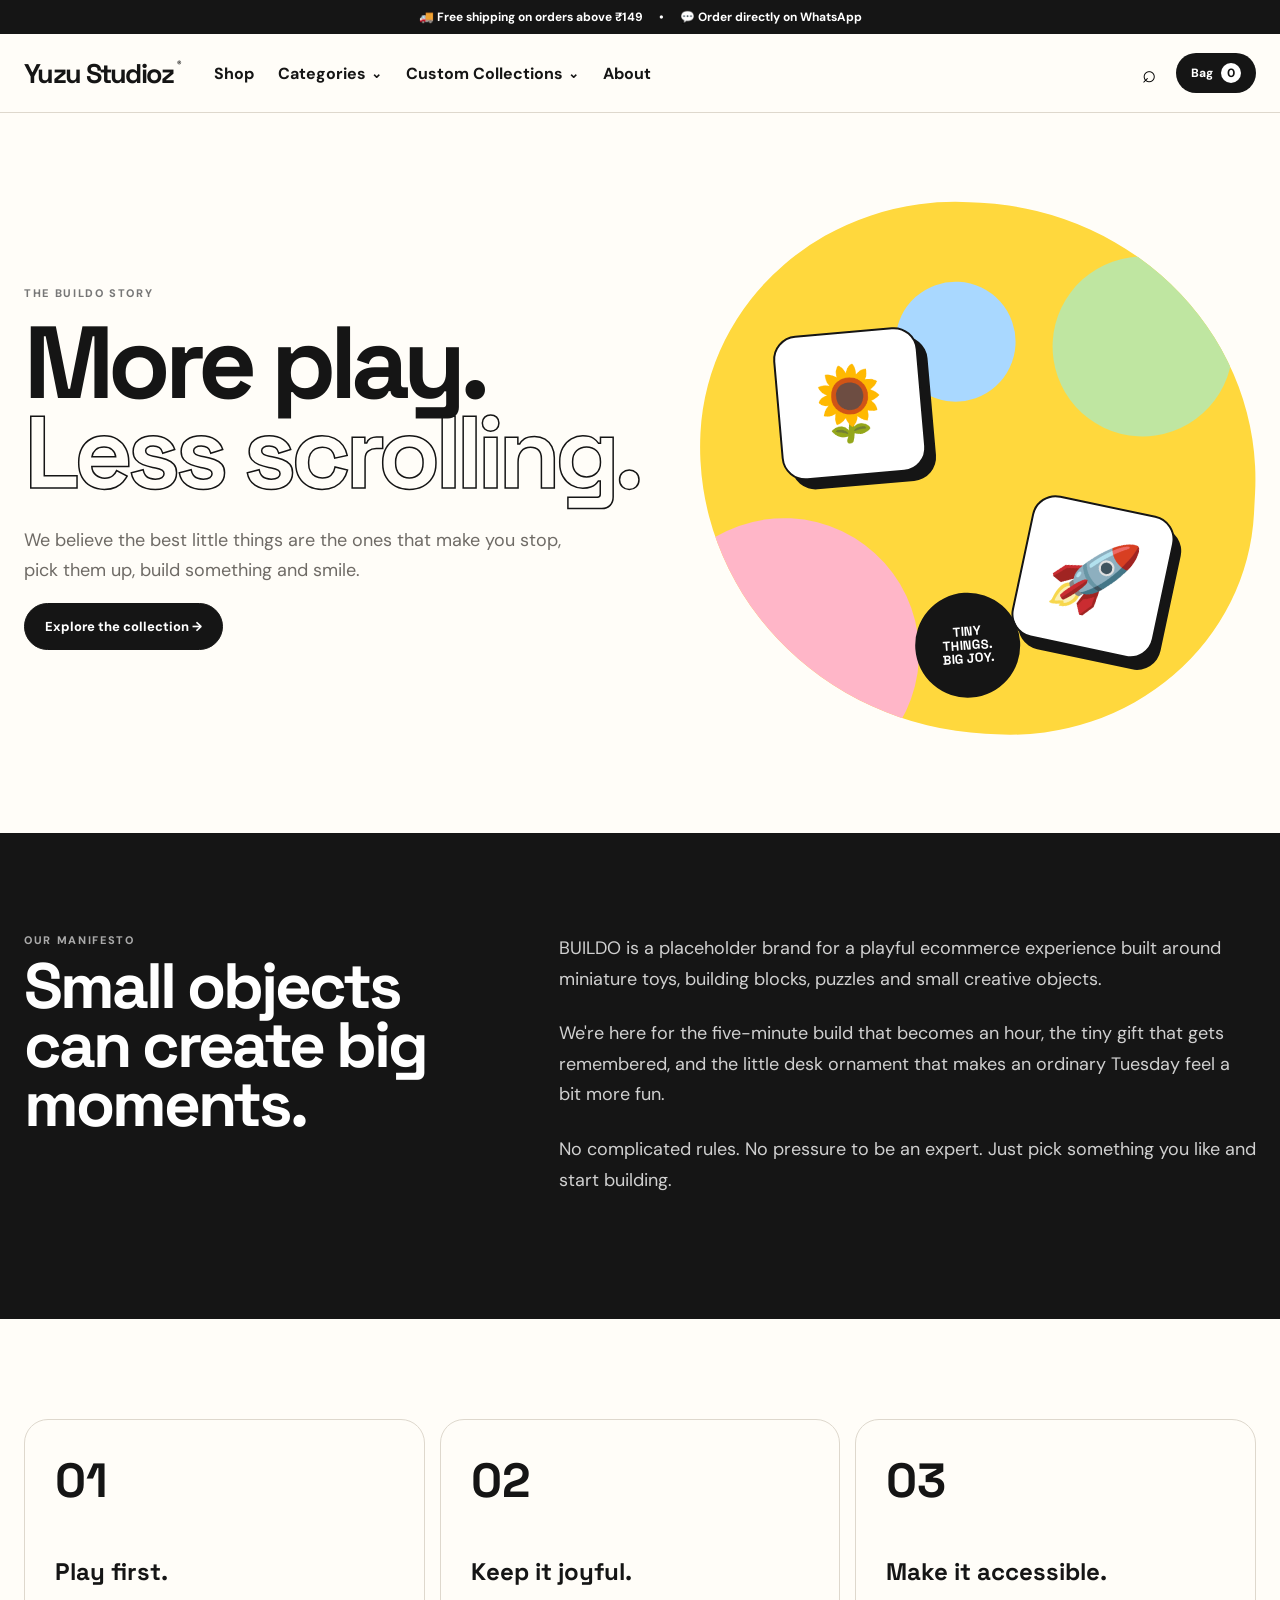
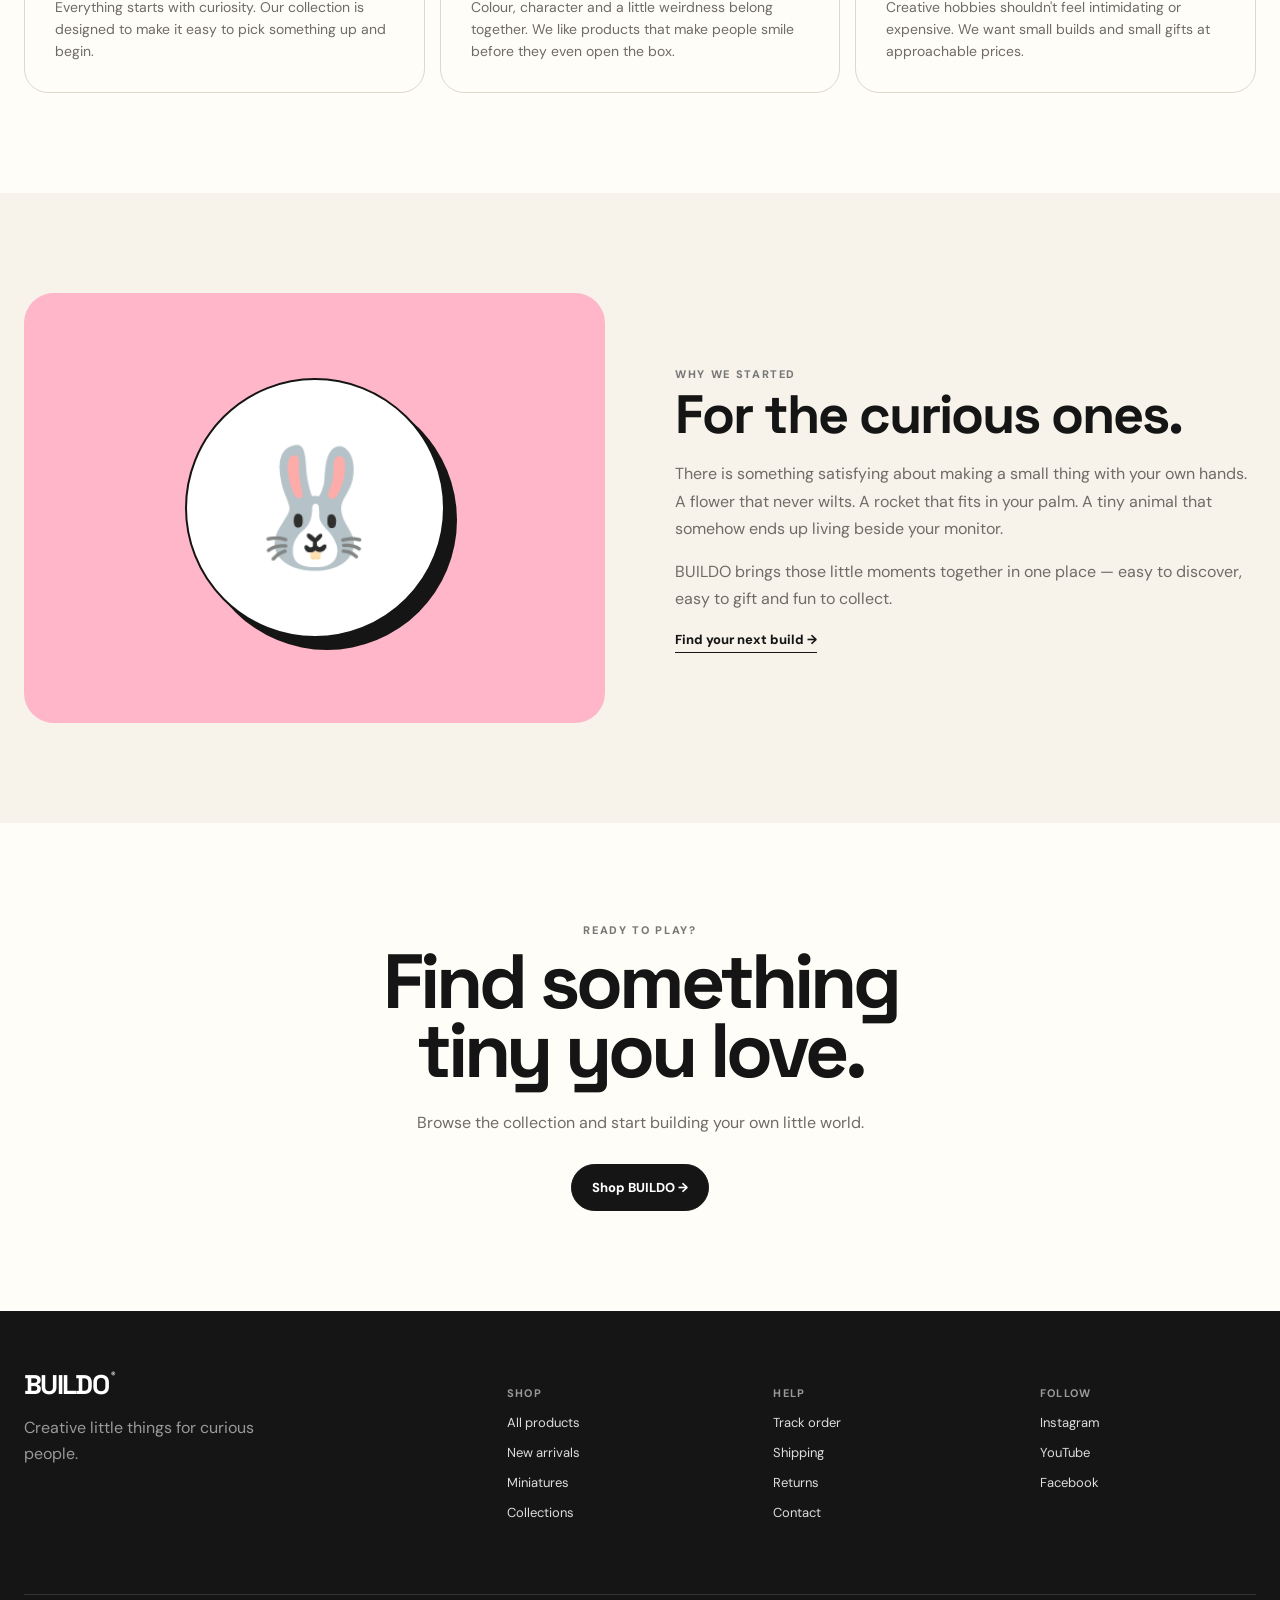
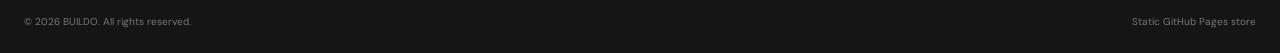
==== commit b75f719f: "Updated Categories and Collections. Updated other pages." ====
--- a/about.html
+++ b/about.html
@@ -4,62 +4,13 @@
   <meta charset="utf-8">
   <meta name="viewport" content="width=device-width, initial-scale=1, viewport-fit=cover">
   <meta name="theme-color" content="#fffdf8">
-  <meta name="description" content="About BUILDO — creative little things for curious people.">
-  <title>About — BUILDO</title>
+  <meta name="description" content="Yuzu Studioz — Your Personal collection of creative accessories and collectibles. Explore our range of miniature models, building blocks, and more.">
+  <title>Yuzu Studioz — Your Personal Collection</title>
   <link rel="preconnect" href="https://fonts.googleapis.com">
   <link rel="preconnect" href="https://fonts.gstatic.com" crossorigin>
   <link href="https://fonts.googleapis.com/css2?family=DM+Sans:wght@400;500;600;700;800&family=Space+Grotesk:wght@500;600;700&display=swap" rel="stylesheet">
   <link rel="stylesheet" href="assets/css/style.css">
-  <style>
-    .about-hero{max-width:1280px;margin:auto;padding:90px 24px 100px;display:grid;grid-template-columns:1.05fr .95fr;gap:60px;align-items:center}
-    .about-hero h1{font:700 clamp(58px,8vw,108px)/.88 "Space Grotesk";letter-spacing:-6px;margin:18px 0 28px}
-    .about-hero h1 em{font-style:normal;-webkit-text-stroke:1.5px #151515;color:transparent}
-    .about-hero p{max-width:570px;color:#6f6b66;font-size:18px;line-height:1.65}
-    .about-art{height:530px;background:#ffd83d;border-radius:47% 53% 45% 55%;position:relative;overflow:hidden;transform:rotate(3deg)}
-    .about-art .blob{position:absolute;border-radius:50%}
-    .about-art .one{width:270px;height:270px;background:#ffb6c8;left:-40px;bottom:-65px}
-    .about-art .two{width:180px;height:180px;background:#bfe6a1;right:30px;top:45px}
-    .about-art .three{width:120px;height:120px;background:#a9d8ff;left:190px;top:80px}
-    .about-art .tile{position:absolute;width:145px;height:145px;background:#fff;border:2px solid #151515;border-radius:24px;display:grid;place-items:center;font-size:72px;box-shadow:9px 10px 0 #151515}
-    .about-art .tile.a{left:75px;top:135px;transform:rotate(-8deg)}
-    .about-art .tile.b{right:85px;bottom:90px;transform:rotate(9deg)}
-    .about-art .sticker{position:absolute;left:50%;bottom:35px;transform:translateX(-50%) rotate(-7deg);background:#151515;color:#fff;border-radius:50%;width:105px;height:105px;display:grid;place-items:center;text-align:center;font:800 13px/1.05 "Space Grotesk"}
-    .manifesto{background:#151515;color:#fff;padding:100px 24px}
-    .manifesto-inner{max-width:1280px;margin:auto;display:grid;grid-template-columns:.8fr 1.2fr;gap:70px}
-    .manifesto h2{font:700 clamp(42px,5vw,72px)/.92 "Space Grotesk";letter-spacing:-3px;margin:10px 0}
-    .manifesto-copy{font-size:18px;line-height:1.7;color:#d0d0d0}
-    .manifesto-copy p{margin:0 0 24px}
-    .numbers{max-width:1280px;margin:auto;padding:100px 24px;display:grid;grid-template-columns:repeat(3,1fr);gap:15px}
-    .number-card{border:1px solid #ded8cd;border-radius:24px;padding:30px;min-height:260px;background:#fffdf8}
-    .number-card b{font:700 48px "Space Grotesk";display:block;margin-bottom:45px}
-    .number-card h3{font:700 24px "Space Grotesk";margin:0 0 10px}
-    .number-card p{color:#6f6b66;line-height:1.55;font-size:14px;margin:0}
-    .story-split{background:#f7f3eb;padding:100px 24px}
-    .story-inner{max-width:1280px;margin:auto;display:grid;grid-template-columns:1fr 1fr;gap:70px;align-items:center}
-    .story-visual{min-height:430px;background:#ffb6c8;border-radius:30px;display:grid;place-items:center;position:relative;overflow:hidden}
-    .story-visual .circle{width:260px;height:260px;border-radius:50%;background:#fff;display:grid;place-items:center;font-size:115px;border:2px solid #151515;box-shadow:12px 12px 0 #151515}
-    .story-copy h2{font:700 54px/.95 "Space Grotesk";letter-spacing:-2px;margin:8px 0 20px}
-    .story-copy p{color:#6f6b66;line-height:1.7}
-    .about-cta{max-width:1280px;margin:auto;padding:100px 24px;text-align:center}
-    .about-cta h2{font:700 clamp(45px,6vw,78px)/.9 "Space Grotesk";letter-spacing:-4px;margin:10px 0 25px}
-    .about-cta p{color:#6f6b66;max-width:520px;margin:0 auto 28px;line-height:1.6}
-    @media(max-width:760px){
-      .about-hero{grid-template-columns:1fr;padding:55px 16px 70px;gap:35px}
-      .about-hero h1{font-size:60px;letter-spacing:-4px}
-      .about-hero p{font-size:16px}
-      .about-art{height:350px}
-      .about-art .tile{width:100px;height:100px;font-size:48px}
-      .about-art .tile.a{left:45px;top:80px}.about-art .tile.b{right:45px;bottom:55px}
-      .about-art .sticker{width:80px;height:80px;font-size:10px}
-      .manifesto{padding:65px 16px}.manifesto-inner{grid-template-columns:1fr;gap:25px}
-      .numbers{grid-template-columns:1fr;padding:65px 16px}
-      .number-card{min-height:210px}
-      .story-split{padding:65px 16px}.story-inner{grid-template-columns:1fr;gap:35px}
-      .story-visual{min-height:300px}.story-visual .circle{width:190px;height:190px;font-size:80px}
-      .story-copy h2{font-size:42px}
-      .about-cta{padding:70px 16px}
-    }
-  </style>
+  <meta property="og:image" content="assets/img/banner.png">
 </head>
 <body>
   <div class="announcement">
@@ -69,27 +20,74 @@
   <header class="header">
     <div class="header-inner">
       <button id="mobileMenuBtn" class="icon-btn mobile-menu" type="button" aria-label="Open menu" aria-expanded="false">☰</button>
-      <a class="logo" href="index.html">BUILDO<span>®</span></a>
-      <nav id="mainNav" class="main-nav" aria-label="Main navigation"><a href="shop.html">Shop</a>
-        <a href="index.html#new">New Arrivals</a>
-        <div class="nav-dropdown">
-          <a href="index.html#products">Building Blocks <span>⌄</span></a>
-          <div class="dropdown-menu">
-            <a href="index.html#products">All Products</a>
-            <a href="index.html#space">Space</a>
-            <a href="index.html#flowers">Flowers & Plants</a>
-            <a href="index.html#animals">Animals</a>
-            <a href="index.html#miniatures">Miniatures</a>
-          </div>
+      <a class="logo" href="index.html">Yuzu Studioz<span>®</span></a>
+
+      <nav id="mainNav" class="main-nav" aria-label="Main navigation">
+  <a href="shop.html">Shop</a>
+
+  <details class="nav-dropdown">
+    <summary>Categories <span>⌄</span></summary>
+    <div class="dropdown-menu">
+      <details class="submenu">
+        <summary>Keychains <span>⌄</span></summary>
+        <div class="submenu-menu">
+          <a href="#">NFC keychains</a>
+          <a href="#">Personalize Keychains</a>
+          <a href="#">Key Organizers</a>
         </div>
-        <a href="index.html#miniatures">Miniature Toys</a>
-        <a href="index.html#products">Puzzles</a>
-        <a href="index.html#collections">Collections</a>
-        <a href="about.html">About</a>
-      </nav>
+      </details>
+      <details class="submenu">
+        <summary>Wallets <span>⌄</span></summary>
+        <div class="submenu-menu">
+          <a href="#">Card Holders</a>
+        </div>
+      </details>
+      <details class="submenu">
+        <summary>DIY Miniature toys <span>⌄</span></summary>
+        <div class="submenu-menu">
+          <a href="#">Car Models</a>
+          <a href="#">Train Models</a>
+          <a href="#">Plane Models</a>
+        </div>
+      </details>
+      <details class="submenu">
+        <summary>Space <span>⌄</span></summary>
+        <div class="submenu-menu">
+          <a href="#">Satellites</a>
+          <a href="#">Rockets</a>
+          <a href="#">Space Shuttles</a>
+        </div>
+      </details>
+      <details class="submenu">
+        <summary>Home Decor <span>⌄</span></summary>
+        <div class="submenu-menu">
+          <a href="#">Lamps</a>
+          <a href="#">Pots</a>
+          <a href="#">Desk Accessories</a>
+          <a href="#">Coasters</a>
+        </div>
+      </details>
+      <a href="#">Keycaps</a>
+    </div>
+  </details>
+
+  <details class="nav-dropdown">
+    <summary>Custom Collections <span>⌄</span></summary>
+    <div class="dropdown-menu">
+      <a href="#">Lithophanes (Custom)</a>
+      <a href="#">Personal Miniature models (Custom)</a>
+      <a href="#">Boxes (Custom)</a>
+      <a href="#">HueForge (Custom)</a>
+      <a href="#">Puzzles (Custom)</a>
+    </div>
+  </details>
+
+  <a href="about.html">About</a>
+</nav>
+
       <div class="header-actions">
-        <a class="icon-btn" href="index.html#products" aria-label="Shop">⌕</a>
-        <a class="bag-btn" href="index.html#products">Shop <b>→</b></a>
+        <button id="searchBtn" class="icon-btn" type="button" aria-label="Search">⌕</button>
+        <button id="bagBtn" class="bag-btn" type="button">Bag <b id="cartCount">0</b></button>
       </div>
     </div>
   </header>
--- a/assets/css/style.css
+++ b/assets/css/style.css
@@ -1,104 +1,2232 @@
-:root{--ink:#151515;--muted:#6f6b66;--cream:#f7f3eb;--paper:#fffdf8;--line:#ded8cd;--yellow:#ffd83d;--pink:#ffb6c8;--green:#bfe6a1;--blue:#a9d8ff;--max:1280px}
-*{box-sizing:border-box}html{scroll-behavior:smooth}body{margin:0;color:var(--ink);background:var(--paper);font-family:"DM Sans",Arial,sans-serif}body.modal-open{overflow:hidden}a{color:inherit;text-decoration:none}button,input,textarea{font:inherit}.announcement{height:34px;background:#151515;color:#fff;display:flex;justify-content:center;align-items:center;gap:16px;font-size:12px;font-weight:700}.header{position:sticky;top:0;z-index:50;background:#fffdf8ee;backdrop-filter:blur(12px);border-bottom:1px solid var(--line)}.header-inner{height:78px;max-width:var(--max);margin:auto;padding:0 24px;display:flex;align-items:center;gap:34px}.logo{font:800 27px/1 "Space Grotesk";letter-spacing:-1.7px;white-space:nowrap}.logo span{font:600 9px/1 "DM Sans";vertical-align:top;margin-left:3px}.main-nav{display:flex;align-items:center;gap:24px;font-size:13px;font-weight:700;flex:1}.main-nav>a,.nav-dropdown>a{padding:30px 0}.nav-dropdown{position:relative}.dropdown-menu{display:none;position:absolute;top:65px;left:-15px;background:#fff;border:1px solid var(--line);padding:12px;min-width:180px;border-radius:14px;box-shadow:0 15px 35px #00000012}.dropdown-menu a{display:block;padding:10px;border-radius:8px;font-size:13px}.dropdown-menu a:hover{background:var(--cream)}.nav-dropdown:hover .dropdown-menu{display:block}.header-actions{display:flex;align-items:center;gap:8px}.icon-btn,.bag-btn{border:0;background:none;cursor:pointer}.icon-btn{font-size:24px;width:38px;height:38px}.bag-btn{background:var(--ink);color:white;border-radius:99px;padding:10px 15px;font-size:12px;font-weight:800}.bag-btn b{display:inline-flex;min-width:20px;height:20px;border-radius:50%;align-items:center;justify-content:center;background:#fff;color:#111;margin-left:5px}.mobile-menu{display:none}
-.hero{max-width:var(--max);margin:auto;min-height:610px;padding:50px 24px 70px;display:grid;grid-template-columns:1fr 1fr;align-items:center;gap:40px}.eyebrow{font-size:11px;font-weight:800;letter-spacing:.15em;color:#777}.hero h1{font:700 clamp(55px,7vw,98px)/.9 "Space Grotesk";letter-spacing:-6px;margin:18px 0 28px}.hero h1 em{font-style:normal;-webkit-text-stroke:1.5px var(--ink);color:transparent}.hero-copy>p{max-width:500px;font-size:18px;line-height:1.6;color:var(--muted)}.hero-buttons{display:flex;gap:10px;margin-top:30px}.btn{display:inline-flex;align-items:center;justify-content:center;border:1px solid var(--ink);padding:14px 20px;border-radius:999px;font-weight:800;font-size:13px;cursor:pointer;transition:.2s}.btn:hover{transform:translateY(-2px)}.btn-dark{background:var(--ink);color:#fff}.btn-light{background:transparent}.full{width:100%}.hero-art{height:510px;background:var(--yellow);border-radius:50% 48% 44% 53%;position:relative;overflow:hidden;transform:rotate(-3deg)}.sun{position:absolute;width:220px;height:220px;border-radius:50%;background:#fff4ad;right:60px;top:50px}.shape{position:absolute;border-radius:50%}.shape-a{width:180px;height:180px;background:var(--pink);bottom:-45px;left:35px}.shape-b{width:130px;height:130px;background:var(--blue);right:100px;bottom:35px}.shape-c{width:95px;height:95px;background:var(--green);left:175px;top:105px}.hero-card{position:absolute;background:#fff;border:2px solid var(--ink);box-shadow:9px 10px 0 var(--ink);border-radius:20px;width:135px;height:135px;display:grid;place-items:center;font-size:64px}.card-one{left:95px;top:115px}.card-two{right:110px;top:190px;transform:rotate(-9deg)}.card-three{left:215px;bottom:75px;transform:rotate(4deg)}.hero-sticker{position:absolute;right:30px;bottom:35px;width:94px;height:94px;border-radius:50%;background:var(--ink);color:#fff;display:grid;place-items:center;text-align:center;font:800 13px/1.1 "Space Grotesk";transform:rotate(10deg)}
-.quick-cats{max-width:var(--max);margin:auto;padding:0 24px 70px;display:grid;grid-template-columns:repeat(6,1fr);gap:10px}.quick-cats a{background:var(--cream);border:1px solid var(--line);padding:18px;border-radius:18px}.quick-cats span{display:block;font-size:28px;margin-bottom:15px}.quick-cats strong{display:block;font-size:13px}.quick-cats small{color:var(--muted);font-size:11px}.section{max-width:var(--max);margin:auto;padding:70px 24px}.section-heading{display:flex;justify-content:space-between;align-items:end;margin-bottom:30px}.section h2,.reviews h2,.newsletter h2,.about h2{font:700 clamp(36px,4vw,60px)/.95 "Space Grotesk";letter-spacing:-2.5px;margin:8px 0}.sub{color:var(--muted);margin:0}.text-link{font-weight:800;font-size:13px;border-bottom:1px solid;padding-bottom:4px}.product-grid{display:grid;grid-template-columns:repeat(4,1fr);gap:14px}.product-grid.compact{grid-template-columns:repeat(5,1fr)}.product-image{aspect-ratio:1;background:var(--cream);border-radius:20px;display:grid;place-items:center;font-size:85px;position:relative;overflow:hidden;border:1px solid #eee8de}.product-image:after{content:"";position:absolute;width:140%;height:45%;background:#fff8;transform:rotate(-20deg);top:15%;left:-20%}.product-emoji{position:relative;z-index:2;filter:drop-shadow(0 12px 8px #0002);transition:.25s}.product-card:hover .product-emoji{transform:scale(1.08) rotate(-4deg)}.badge{position:absolute;top:12px;left:12px;background:#fff;border:1px solid var(--line);padding:6px 9px;border-radius:99px;font-size:9px;font-weight:800;z-index:4}.product-info{padding:12px 3px}.product-info h3{font-size:13px;margin:0 0 7px;line-height:1.35}.price{font-weight:800;font-size:14px}.old{text-decoration:line-through;color:#999;font-weight:500;margin-left:5px;font-size:11px}.add{width:100%;border:1px solid var(--ink);background:transparent;border-radius:999px;padding:10px;margin-top:10px;font-size:11px;font-weight:800;cursor:pointer}.add:hover{background:var(--ink);color:#fff}.filter-row{display:flex;gap:8px;overflow:auto;margin-bottom:22px;padding-bottom:5px}.filter{white-space:nowrap;border:1px solid var(--line);background:transparent;border-radius:99px;padding:9px 15px;font-size:11px;font-weight:800;cursor:pointer}.filter.active,.filter:hover{background:var(--ink);border-color:var(--ink);color:#fff}.band{background:var(--ink);color:#fff;padding:65px max(24px,calc((100vw - var(--max))/2 + 24px));display:grid;grid-template-columns:1fr 1fr;gap:80px}.band>div:first-child span{font-size:11px;letter-spacing:.15em}.band strong{display:block;font:700 clamp(35px,4vw,60px)/.95 "Space Grotesk";letter-spacing:-2px;margin-top:15px}.band-points{display:grid;grid-template-columns:repeat(3,1fr);gap:20px;align-items:center}.band-points p{border-top:1px solid #555;padding-top:15px;font-size:13px}.band-points b{display:block;color:#aaa;margin-bottom:12px}.feature-grid{max-width:var(--max);margin:auto;padding:70px 24px;display:grid;grid-template-columns:repeat(3,1fr);gap:14px}.feature{min-height:390px;padding:28px;border-radius:26px;display:flex;flex-direction:column;justify-content:space-between;overflow:hidden;position:relative}.feature span{font-size:10px;font-weight:800;letter-spacing:.12em}.feature h3{font:700 42px/.95 "Space Grotesk";letter-spacing:-2px;margin:15px 0}.feature a{font-size:12px;font-weight:800;border-bottom:1px solid;display:inline-block;padding-bottom:4px}.feature-dark{background:#171717;color:#fff}.feature-yellow{background:var(--yellow)}.feature-pink{background:var(--pink)}.feature-emoji{font-size:110px;position:absolute;right:28px;bottom:20px;transform:rotate(-8deg);filter:drop-shadow(0 12px 8px #0002)}.mini-banner{background:var(--green);border-radius:30px;min-height:420px;padding:50px;display:grid;grid-template-columns:1fr 1fr;align-items:center;overflow:hidden}.mini-banner span{font:700 48px/.95 "Space Grotesk";letter-spacing:-2px}.mini-banner p{max-width:360px;color:#4d6145;margin:20px 0}.mini-scene{height:300px;position:relative;background:var(--paper);border-radius:50%;display:flex;align-items:center;justify-content:center}.mini-scene span{font-size:75px;margin:-8px;filter:drop-shadow(0 12px 8px #0002)}.bundle{max-width:var(--max);margin:0 auto 70px;padding:55px;border-radius:30px;background:var(--blue);display:grid;grid-template-columns:1fr 1fr;align-items:center;overflow:hidden}.bundle h2{font:700 58px/.93 "Space Grotesk";letter-spacing:-3px;margin:12px 0 20px}.bundle p{color:#425b6d;max-width:420px}.bundle-stack{height:270px;position:relative}.bundle-stack span{position:absolute;background:#fff;border:2px solid var(--ink);border-radius:20px;width:120px;height:120px;display:grid;place-items:center;font-size:55px;box-shadow:7px 8px 0 var(--ink)}.bundle-stack span:nth-child(1){left:40px;top:15px;transform:rotate(-8deg)}.bundle-stack span:nth-child(2){left:180px;top:30px;transform:rotate(8deg)}.bundle-stack span:nth-child(3){left:100px;top:110px;transform:rotate(-4deg)}.bundle-stack span:nth-child(4){right:10px;top:120px;transform:rotate(7deg)}.bundle-stack span:nth-child(5){left:0;bottom:0;transform:rotate(8deg)}.bundle-stack span:nth-child(6){right:85px;bottom:0;transform:rotate(-7deg)}.reviews{background:var(--cream);padding:90px 24px;text-align:center}.review-row{max-width:var(--max);margin:40px auto 0;display:grid;grid-template-columns:repeat(3,1fr);gap:15px;text-align:left}.review-row blockquote{background:#fff;border:1px solid var(--line);border-radius:20px;padding:28px;margin:0;font-size:15px;line-height:1.65}.review-row b{display:block;margin-top:20px;font-size:11px}.newsletter{max-width:var(--max);margin:auto;padding:90px 24px;display:grid;grid-template-columns:1fr 1fr;align-items:center;gap:50px}.newsletter form{display:flex;border:1px solid var(--ink);padding:6px;border-radius:999px}.newsletter input{border:0;background:transparent;outline:0;padding:0 15px;min-width:0;flex:1}.about{background:#f0e8dc;padding:100px 24px;text-align:center}.about p{max-width:580px;margin:20px auto 25px;line-height:1.7;color:#625b53}footer{background:#151515;color:#fff;padding:60px max(24px,calc((100vw - var(--max))/2 + 24px)) 25px}.footer-top{display:grid;grid-template-columns:2fr repeat(3,1fr);gap:50px;padding-bottom:60px}.footer-top p{color:#999;max-width:240px;line-height:1.6}.footer-top h4{font-size:11px;text-transform:uppercase;letter-spacing:.12em;color:#999}.footer-top a:not(.logo){display:block;margin:13px 0;font-size:13px;color:#ddd}.footer-bottom{border-top:1px solid #333;padding-top:20px;display:flex;justify-content:space-between;color:#777;font-size:10px}
-.search-overlay{position:fixed;inset:0;background:#fff;z-index:100;padding:90px 24px}.search-overlay[hidden]{display:none}.close{position:absolute;right:30px;top:25px;border:0;background:none;font-size:35px;cursor:pointer}.search-box{max-width:850px;margin:auto}.search-box input{width:100%;border:0;border-bottom:2px solid var(--ink);font:500 42px "Space Grotesk";outline:0;padding:15px 0}.search-result{display:flex;justify-content:space-between;padding:18px 0;border-bottom:1px solid var(--line);font-weight:700}
-.cart-drawer{position:fixed;right:-430px;top:0;width:min(430px,100vw);height:100vh;background:#fff;z-index:90;display:flex;flex-direction:column;transition:right .3s;box-shadow:-20px 0 50px #0001}.cart-drawer.open{right:0}.cart-head{display:flex;justify-content:space-between;align-items:center;padding:25px;border-bottom:1px solid var(--line)}.cart-head h2{font:700 28px "Space Grotesk";margin:0}.cart-head button{border:0;background:none;font-size:28px;cursor:pointer}.cart-items{padding:15px 25px;overflow:auto;flex:1}.empty{padding:70px 10px;text-align:center;color:var(--muted)}.cart-line{display:grid;grid-template-columns:65px 1fr auto;gap:12px;padding:15px 0;border-bottom:1px solid var(--line)}.cart-thumb{background:var(--cream);border-radius:12px;display:grid;place-items:center;font-size:30px}.cart-line h4{font-size:12px;margin:2px 0 8px}.cart-line small{color:#777}.remove{border:0;background:none;text-decoration:underline;font-size:10px;cursor:pointer;margin-top:8px}.cart-footer{padding:20px 25px;border-top:1px solid var(--line)}.cart-footer>div{display:flex;justify-content:space-between;margin-bottom:15px}.cart-footer small{display:block;text-align:center;color:#888;margin-top:10px}.drawer-backdrop{position:fixed;inset:0;background:#0005;z-index:80}.drawer-backdrop[hidden]{display:none}
-.checkout-modal{position:fixed;inset:0;background:#0007;z-index:150;display:flex;align-items:center;justify-content:center;padding:20px}.checkout-modal[hidden]{display:none}.checkout-box{width:min(500px,100%);max-height:90vh;overflow:auto;background:#fffdf8;border-radius:26px;padding:32px;position:relative;box-shadow:0 25px 80px #0004}.checkout-box h2{font:700 44px/.95 "Space Grotesk";letter-spacing:-2px;margin:8px 0}.checkout-note{color:var(--muted);font-size:13px;line-height:1.5;margin-bottom:22px}.checkout-close{position:absolute;right:20px;top:15px;border:0;background:none;font-size:30px;cursor:pointer}.checkout-box form{display:grid;gap:14px}.checkout-box label{font-size:11px;font-weight:800}.checkout-box input,.checkout-box textarea{display:block;width:100%;margin-top:6px;border:1px solid var(--line);border-radius:12px;background:#fff;padding:12px;outline:none;resize:vertical}.checkout-box input:focus,.checkout-box textarea:focus{border-color:var(--ink)}.checkout-box small{display:block;text-align:center;color:#888;margin-top:12px;font-size:10px}.toast{position:fixed;left:50%;bottom:25px;transform:translate(-50%,30px);background:var(--ink);color:#fff;padding:12px 18px;border-radius:99px;font-size:12px;opacity:0;pointer-events:none;transition:.25s;z-index:200}.toast.show{opacity:1;transform:translate(-50%,0)}
-@media(max-width:1000px){.main-nav{gap:14px}.main-nav>a,.nav-dropdown>a{font-size:11px}.product-grid{grid-template-columns:repeat(3,1fr)}.product-grid.compact{grid-template-columns:repeat(3,1fr)}.quick-cats{grid-template-columns:repeat(3,1fr)}}
-@media(max-width:760px){.announcement{font-size:9px;gap:6px;padding:0 8px}.header-inner{height:65px;padding:0 16px;justify-content:space-between}.mobile-menu{display:block}.main-nav{display:none;position:absolute;top:65px;left:0;right:0;background:#fff;border-bottom:1px solid var(--line);padding:15px 20px;flex-direction:column;align-items:stretch}.main-nav.mobile-open{display:flex}.main-nav>a,.nav-dropdown>a{padding:13px 0}.dropdown-menu{position:static;display:block;border:0;box-shadow:none;padding:0 0 0 15px}.hero{grid-template-columns:1fr;padding-top:40px;min-height:auto}.hero h1{letter-spacing:-4px;font-size:60px}.hero-art{height:360px;order:-1}.hero-card{width:95px;height:95px;font-size:45px}.card-one{left:45px;top:70px}.card-two{right:55px;top:125px}.card-three{left:130px;bottom:45px}.quick-cats{grid-template-columns:repeat(2,1fr);padding-bottom:30px}.section{padding:55px 16px}.section-heading{align-items:start;gap:20px}.section-heading .text-link{display:none}.section h2{font-size:40px}.product-grid,.product-grid.compact{grid-template-columns:repeat(2,1fr);gap:10px}.product-image{border-radius:16px;font-size:65px}.band{grid-template-columns:1fr;padding:55px 24px;gap:30px}.band-points{grid-template-columns:1fr}.feature-grid{grid-template-columns:1fr;padding:55px 16px}.feature{min-height:300px}.mini-banner{grid-template-columns:1fr;padding:35px;gap:30px}.mini-banner span{font-size:40px}.mini-scene{height:220px}.mini-scene span{font-size:52px}.bundle{grid-template-columns:1fr;margin:0 16px 55px;padding:35px}.bundle h2{font-size:45px}.bundle-stack{margin-top:20px;transform:scale(.8);transform-origin:left top}.review-row{grid-template-columns:1fr}.newsletter{grid-template-columns:1fr;padding:65px 16px}.newsletter form{margin-top:10px}.newsletter input{width:0}.footer-top{grid-template-columns:1fr 1fr;gap:25px}.footer-top>div:first-child{grid-column:1/-1}.footer-bottom{flex-direction:column;gap:8px}.search-box input{font-size:28px}.checkout-box{padding:25px 20px}.checkout-box h2{font-size:38px}}
+:root {
+  --ink: #151515;
+  --muted: #6f6b66;
+  --cream: #f7f3eb;
+  --paper: #fffdf8;
+  --line: #ded8cd;
+  --yellow: #ffd83d;
+  --pink: #ffb6c8;
+  --green: #bfe6a1;
+  --blue: #a9d8ff;
+  --max: 1280px
+}
+
+* {
+  box-sizing: border-box
+}
+
+html {
+  scroll-behavior: smooth
+}
+
+body {
+  margin: 0;
+  color: var(--ink);
+  background: var(--paper);
+  font-family: "DM Sans", Arial, sans-serif
+}
+
+body.modal-open {
+  overflow: hidden
+}
+
+a {
+  color: inherit;
+  text-decoration: none
+}
+
+button,
+input,
+textarea {
+  font: inherit
+}
+
+.announcement {
+  height: 34px;
+  background: #151515;
+  color: #fff;
+  display: flex;
+  justify-content: center;
+  align-items: center;
+  gap: 16px;
+  font-size: 12px;
+  font-weight: 700
+}
+
+.header {
+  position: sticky;
+  top: 0;
+  z-index: 50;
+  background: #fffdf8ee;
+  backdrop-filter: blur(12px);
+  border-bottom: 1px solid var(--line)
+}
+
+.header-inner {
+  height: 78px;
+  max-width: var(--max);
+  margin: auto;
+  padding: 0 24px;
+  display: flex;
+  align-items: center;
+  gap: 34px
+}
+
+.logo {
+  font: 800 27px/1 "Space Grotesk";
+  letter-spacing: -1.7px;
+  white-space: nowrap
+}
+
+.logo span {
+  font: 600 9px/1 "DM Sans";
+  vertical-align: top;
+  margin-left: 3px
+}
+
+.main-nav {
+  display: flex;
+  align-items: center;
+  gap: 24px;
+  font-weight: 700;
+  flex: 1
+}
+
+.main-nav>a,
+.main-nav>.nav-dropdown>summary {
+  padding: 30px 0;
+}
+
+.nav-dropdown {
+  position: relative;
+  padding: 0;
+}
+
+.nav-dropdown>summary,
+.submenu>summary {
+  list-style: none;
+  cursor: pointer;
+  display: inline-flex;
+  align-items: center;
+  gap: 5px;
+}
+
+.nav-dropdown>summary::-webkit-details-marker,
+.submenu>summary::-webkit-details-marker {
+  display: none;
+}
+
+.nav-dropdown>summary span,
+.submenu>summary span {
+  font-size: 13px;
+  transition: transform .2s ease;
+}
+
+.nav-dropdown[open]>summary span,
+.submenu[open]>summary span {
+  transform: rotate(180deg);
+}
+
+.dropdown-menu {
+  display: none;
+  position: absolute;
+  top: 100%;
+  left: 0;
+  margin: 0;
+  background: #fff;
+  border: 1px solid var(--line);
+  padding: 12px;
+  min-width: 235px;
+  border-radius: 14px;
+  box-shadow: 0 15px 35px #00000012;
+  z-index: 50;
+}
+
+.nav-dropdown[open]>.dropdown-menu {
+  display: block;
+}
+
+.dropdown-menu>a,
+.submenu>summary {
+  display: flex;
+  width: 100%;
+  box-sizing: border-box;
+  padding: 10px;
+  border-radius: 8px;
+  font-size: 13px;
+  justify-content: space-between;
+}
+
+.dropdown-menu>a:hover,
+.submenu>summary:hover {
+  background: var(--cream);
+}
+
+.submenu {
+  position: relative;
+}
+
+.submenu-menu {
+  display: none;
+  padding: 0 0 4px 12px;
+}
+
+.submenu[open]>.submenu-menu {
+  display: block;
+}
+
+.submenu-menu a {
+  display: block;
+  padding: 8px 10px;
+  border-radius: 8px;
+  font-size: 12px;
+  font-weight: 600;
+  color: var(--muted);
+}
+
+.submenu-menu a:hover {
+  background: var(--cream);
+  color: var(--ink);
+}
+
+.header-actions {
+  display: flex;
+  align-items: center;
+  gap: 8px
+}
+
+.icon-btn,
+.bag-btn {
+  border: 0;
+  background: none;
+  cursor: pointer
+}
+
+.icon-btn {
+  font-size: 24px;
+  width: 38px;
+  height: 38px
+}
+
+.bag-btn {
+  background: var(--ink);
+  color: white;
+  border-radius: 99px;
+  padding: 10px 15px;
+  font-size: 12px;
+  font-weight: 800
+}
+
+.bag-btn b {
+  display: inline-flex;
+  min-width: 20px;
+  height: 20px;
+  border-radius: 50%;
+  align-items: center;
+  justify-content: center;
+  background: #fff;
+  color: #111;
+  margin-left: 5px
+}
+
+.mobile-menu {
+  display: none
+}
+
+.hero {
+  max-width: var(--max);
+  margin: auto;
+  min-height: 610px;
+  padding: 50px 24px 70px;
+  display: grid;
+  grid-template-columns: 1fr 1fr;
+  align-items: center;
+  gap: 40px
+}
+
+.eyebrow {
+  font-size: 11px;
+  font-weight: 800;
+  letter-spacing: .15em;
+  color: #777
+}
+
+.hero h1 {
+  font: 700 clamp(55px, 7vw, 98px)/.9 "Space Grotesk";
+  letter-spacing: -6px;
+  margin: 18px 0 28px
+}
+
+.hero h1 em {
+  font-style: normal;
+  -webkit-text-stroke: 1.5px var(--ink);
+  color: transparent
+}
+
+.hero-copy>p {
+  max-width: 500px;
+  font-size: 18px;
+  line-height: 1.6;
+  color: var(--muted)
+}
+
+.hero-buttons {
+  display: flex;
+  gap: 10px;
+  margin-top: 30px
+}
+
+.btn {
+  display: inline-flex;
+  align-items: center;
+  justify-content: center;
+  border: 1px solid var(--ink);
+  padding: 14px 20px;
+  border-radius: 999px;
+  font-weight: 800;
+  font-size: 13px;
+  cursor: pointer;
+  transition: .2s
+}
+
+.btn:hover {
+  transform: translateY(-2px)
+}
+
+.btn-dark {
+  background: var(--ink);
+  color: #fff
+}
+
+.btn-light {
+  background: transparent
+}
+
+.full {
+  width: 100%
+}
+
+.hero-art {
+  height: 510px;
+  background: var(--yellow);
+  border-radius: 50% 48% 44% 53%;
+  position: relative;
+  overflow: hidden;
+  transform: rotate(-3deg)
+}
+
+.sun {
+  position: absolute;
+  width: 220px;
+  height: 220px;
+  border-radius: 50%;
+  background: #fff4ad;
+  right: 60px;
+  top: 50px
+}
+
+.shape {
+  position: absolute;
+  border-radius: 50%
+}
+
+.shape-a {
+  width: 180px;
+  height: 180px;
+  background: var(--pink);
+  bottom: -45px;
+  left: 35px
+}
+
+.shape-b {
+  width: 130px;
+  height: 130px;
+  background: var(--blue);
+  right: 100px;
+  bottom: 35px
+}
+
+.shape-c {
+  width: 95px;
+  height: 95px;
+  background: var(--green);
+  left: 175px;
+  top: 105px
+}
+
+.hero-card {
+  position: absolute;
+  background: #fff;
+  border: 2px solid var(--ink);
+  box-shadow: 9px 10px 0 var(--ink);
+  border-radius: 20px;
+  width: 135px;
+  height: 135px;
+  display: grid;
+  place-items: center;
+  font-size: 64px
+}
+
+.card-one {
+  left: 95px;
+  top: 115px
+}
+
+.card-two {
+  right: 110px;
+  top: 190px;
+  transform: rotate(-9deg)
+}
+
+.card-three {
+  left: 215px;
+  bottom: 75px;
+  transform: rotate(4deg)
+}
+
+.hero-sticker {
+  position: absolute;
+  right: 30px;
+  bottom: 35px;
+  width: 94px;
+  height: 94px;
+  border-radius: 50%;
+  background: var(--ink);
+  color: #fff;
+  display: grid;
+  place-items: center;
+  text-align: center;
+  font: 800 13px/1.1 "Space Grotesk";
+  transform: rotate(10deg)
+}
+
+.quick-cats {
+  max-width: var(--max);
+  margin: auto;
+  padding: 0 24px 70px;
+  display: grid;
+  grid-template-columns: repeat(6, 1fr);
+  gap: 10px
+}
+
+.quick-cats a {
+  background: var(--cream);
+  border: 1px solid var(--line);
+  padding: 18px;
+  border-radius: 18px
+}
+
+.quick-cats span {
+  display: block;
+  font-size: 28px;
+  margin-bottom: 15px
+}
+
+.quick-cats strong {
+  display: block;
+  font-size: 13px
+}
+
+.quick-cats small {
+  color: var(--muted);
+  font-size: 11px
+}
+
+.section {
+  max-width: var(--max);
+  margin: auto;
+  padding: 70px 24px
+}
+
+.section-heading {
+  display: flex;
+  justify-content: space-between;
+  align-items: end;
+  margin-bottom: 30px
+}
+
+.section h2,
+.reviews h2,
+.newsletter h2,
+.about h2 {
+  font: 700 clamp(36px, 4vw, 60px)/.95 "Space Grotesk";
+  letter-spacing: -2.5px;
+  margin: 8px 0
+}
+
+.sub {
+  color: var(--muted);
+  margin: 0
+}
+
+.text-link {
+  font-weight: 800;
+  font-size: 13px;
+  border-bottom: 1px solid;
+  padding-bottom: 4px
+}
+
+.product-grid {
+  display: grid;
+  grid-template-columns: repeat(4, 1fr);
+  gap: 14px
+}
+
+.product-grid.compact {
+  grid-template-columns: repeat(5, 1fr)
+}
+
+.product-image {
+  aspect-ratio: 1;
+  background: var(--cream);
+  border-radius: 20px;
+  display: grid;
+  place-items: center;
+  font-size: 85px;
+  position: relative;
+  overflow: hidden;
+  border: 1px solid #eee8de
+}
+
+.product-image:after {
+  content: "";
+  position: absolute;
+  width: 140%;
+  height: 45%;
+  background: #fff8;
+  transform: rotate(-20deg);
+  top: 15%;
+  left: -20%
+}
+
+.product-emoji {
+  position: relative;
+  z-index: 2;
+  filter: drop-shadow(0 12px 8px #0002);
+  transition: .25s
+}
+
+.product-card:hover .product-emoji {
+  transform: scale(1.08) rotate(-4deg)
+}
+
+.badge {
+  position: absolute;
+  top: 12px;
+  left: 12px;
+  background: #fff;
+  border: 1px solid var(--line);
+  padding: 6px 9px;
+  border-radius: 99px;
+  font-size: 9px;
+  font-weight: 800;
+  z-index: 4
+}
+
+.product-info {
+  padding: 12px 3px
+}
+
+.product-info h3 {
+  font-size: 13px;
+  margin: 0 0 7px;
+  line-height: 1.35
+}
+
+.price {
+  font-weight: 800;
+  font-size: 14px
+}
+
+.old {
+  text-decoration: line-through;
+  color: #999;
+  font-weight: 500;
+  margin-left: 5px;
+  font-size: 11px
+}
+
+.add {
+  width: 100%;
+  border: 1px solid var(--ink);
+  background: transparent;
+  border-radius: 999px;
+  padding: 10px;
+  margin-top: 10px;
+  font-size: 11px;
+  font-weight: 800;
+  cursor: pointer
+}
+
+.add:hover {
+  background: var(--ink);
+  color: #fff
+}
+
+.filter-row {
+  display: flex;
+  gap: 8px;
+  overflow: auto;
+  margin-bottom: 22px;
+  padding-bottom: 5px
+}
+
+.filter {
+  white-space: nowrap;
+  border: 1px solid var(--line);
+  background: transparent;
+  border-radius: 99px;
+  padding: 9px 15px;
+  font-size: 11px;
+  font-weight: 800;
+  cursor: pointer
+}
+
+.filter.active,
+.filter:hover {
+  background: var(--ink);
+  border-color: var(--ink);
+  color: #fff
+}
+
+.band {
+  background: var(--ink);
+  color: #fff;
+  padding: 65px max(24px, calc((100vw - var(--max))/2 + 24px));
+  display: grid;
+  grid-template-columns: 1fr 1fr;
+  gap: 80px
+}
+
+.band>div:first-child span {
+  font-size: 11px;
+  letter-spacing: .15em
+}
+
+.band strong {
+  display: block;
+  font: 700 clamp(35px, 4vw, 60px)/.95 "Space Grotesk";
+  letter-spacing: -2px;
+  margin-top: 15px
+}
+
+.band-points {
+  display: grid;
+  grid-template-columns: repeat(3, 1fr);
+  gap: 20px;
+  align-items: center
+}
+
+.band-points p {
+  border-top: 1px solid #555;
+  padding-top: 15px;
+  font-size: 13px
+}
+
+.band-points b {
+  display: block;
+  color: #aaa;
+  margin-bottom: 12px
+}
+
+.feature-grid {
+  max-width: var(--max);
+  margin: auto;
+  padding: 70px 24px;
+  display: grid;
+  grid-template-columns: repeat(3, 1fr);
+  gap: 14px
+}
+
+.feature {
+  min-height: 390px;
+  padding: 28px;
+  border-radius: 26px;
+  display: flex;
+  flex-direction: column;
+  justify-content: space-between;
+  overflow: hidden;
+  position: relative
+}
+
+.feature span {
+  font-size: 10px;
+  font-weight: 800;
+  letter-spacing: .12em
+}
+
+.feature h3 {
+  font: 700 42px/.95 "Space Grotesk";
+  letter-spacing: -2px;
+  margin: 15px 0
+}
+
+.feature a {
+  font-size: 12px;
+  font-weight: 800;
+  border-bottom: 1px solid;
+  display: inline-block;
+  padding-bottom: 4px
+}
+
+.feature-dark {
+  background: #171717;
+  color: #fff
+}
+
+.feature-yellow {
+  background: var(--yellow)
+}
+
+.feature-pink {
+  background: var(--pink)
+}
+
+.feature-emoji {
+  font-size: 110px;
+  position: absolute;
+  right: 28px;
+  bottom: 20px;
+  transform: rotate(-8deg);
+  filter: drop-shadow(0 12px 8px #0002)
+}
+
+.mini-banner {
+  background: var(--green);
+  border-radius: 30px;
+  min-height: 420px;
+  padding: 50px;
+  display: grid;
+  grid-template-columns: 1fr 1fr;
+  align-items: center;
+  overflow: hidden
+}
+
+.mini-banner span {
+  font: 700 48px/.95 "Space Grotesk";
+  letter-spacing: -2px
+}
+
+.mini-banner p {
+  max-width: 360px;
+  color: #4d6145;
+  margin: 20px 0
+}
+
+.mini-scene {
+  height: 300px;
+  position: relative;
+  background: var(--paper);
+  border-radius: 50%;
+  display: flex;
+  align-items: center;
+  justify-content: center
+}
+
+.mini-scene span {
+  font-size: 75px;
+  margin: -8px;
+  filter: drop-shadow(0 12px 8px #0002)
+}
+
+.bundle {
+  max-width: var(--max);
+  margin: 0 auto 70px;
+  padding: 55px;
+  border-radius: 30px;
+  background: var(--blue);
+  display: grid;
+  grid-template-columns: 1fr 1fr;
+  align-items: center;
+  overflow: hidden
+}
+
+.bundle h2 {
+  font: 700 58px/.93 "Space Grotesk";
+  letter-spacing: -3px;
+  margin: 12px 0 20px
+}
+
+.bundle p {
+  color: #425b6d;
+  max-width: 420px
+}
+
+.bundle-stack {
+  height: 270px;
+  position: relative
+}
+
+.bundle-stack span {
+  position: absolute;
+  background: #fff;
+  border: 2px solid var(--ink);
+  border-radius: 20px;
+  width: 120px;
+  height: 120px;
+  display: grid;
+  place-items: center;
+  font-size: 55px;
+  box-shadow: 7px 8px 0 var(--ink)
+}
+
+.bundle-stack span:nth-child(1) {
+  left: 40px;
+  top: 15px;
+  transform: rotate(-8deg)
+}
+
+.bundle-stack span:nth-child(2) {
+  left: 180px;
+  top: 30px;
+  transform: rotate(8deg)
+}
+
+.bundle-stack span:nth-child(3) {
+  left: 100px;
+  top: 110px;
+  transform: rotate(-4deg)
+}
+
+.bundle-stack span:nth-child(4) {
+  right: 10px;
+  top: 120px;
+  transform: rotate(7deg)
+}
+
+.bundle-stack span:nth-child(5) {
+  left: 0;
+  bottom: 0;
+  transform: rotate(8deg)
+}
+
+.bundle-stack span:nth-child(6) {
+  right: 85px;
+  bottom: 0;
+  transform: rotate(-7deg)
+}
+
+.reviews {
+  background: var(--cream);
+  padding: 90px 24px;
+  text-align: center
+}
+
+.review-row {
+  max-width: var(--max);
+  margin: 40px auto 0;
+  display: grid;
+  grid-template-columns: repeat(3, 1fr);
+  gap: 15px;
+  text-align: left
+}
+
+.review-row blockquote {
+  background: #fff;
+  border: 1px solid var(--line);
+  border-radius: 20px;
+  padding: 28px;
+  margin: 0;
+  font-size: 15px;
+  line-height: 1.65
+}
+
+.review-row b {
+  display: block;
+  margin-top: 20px;
+  font-size: 11px
+}
+
+.newsletter {
+  max-width: var(--max);
+  margin: auto;
+  padding: 90px 24px;
+  display: grid;
+  grid-template-columns: 1fr 1fr;
+  align-items: center;
+  gap: 50px
+}
+
+.newsletter form {
+  display: flex;
+  border: 1px solid var(--ink);
+  padding: 6px;
+  border-radius: 999px
+}
+
+.newsletter input {
+  border: 0;
+  background: transparent;
+  outline: 0;
+  padding: 0 15px;
+  min-width: 0;
+  flex: 1
+}
+
+.about {
+  background: #f0e8dc;
+  padding: 100px 24px;
+  text-align: center
+}
+
+.about p {
+  max-width: 580px;
+  margin: 20px auto 25px;
+  line-height: 1.7;
+  color: #625b53
+}
+
+footer {
+  background: #151515;
+  color: #fff;
+  padding: 60px max(24px, calc((100vw - var(--max))/2 + 24px)) 25px
+}
+
+.footer-top {
+  display: grid;
+  grid-template-columns: 2fr repeat(3, 1fr);
+  gap: 50px;
+  padding-bottom: 60px
+}
+
+.footer-top p {
+  color: #999;
+  max-width: 240px;
+  line-height: 1.6
+}
+
+.footer-top h4 {
+  font-size: 11px;
+  text-transform: uppercase;
+  letter-spacing: .12em;
+  color: #999
+}
+
+.footer-top a:not(.logo) {
+  display: block;
+  margin: 13px 0;
+  font-size: 13px;
+  color: #ddd
+}
+
+.footer-bottom {
+  border-top: 1px solid #333;
+  padding-top: 20px;
+  display: flex;
+  justify-content: space-between;
+  color: #777;
+  font-size: 10px
+}
+
+.search-overlay {
+  position: fixed;
+  inset: 0;
+  background: #fff;
+  z-index: 100;
+  padding: 90px 24px
+}
+
+.search-overlay[hidden] {
+  display: none
+}
+
+.close {
+  position: absolute;
+  right: 30px;
+  top: 25px;
+  border: 0;
+  background: none;
+  font-size: 35px;
+  cursor: pointer
+}
+
+.search-box {
+  max-width: 850px;
+  margin: auto
+}
+
+.search-box input {
+  width: 100%;
+  border: 0;
+  border-bottom: 2px solid var(--ink);
+  font: 500 42px "Space Grotesk";
+  outline: 0;
+  padding: 15px 0
+}
+
+.search-result {
+  display: flex;
+  justify-content: space-between;
+  padding: 18px 0;
+  border-bottom: 1px solid var(--line);
+  font-weight: 700
+}
+
+.cart-drawer {
+  position: fixed;
+  right: -430px;
+  top: 0;
+  width: min(430px, 100vw);
+  height: 100vh;
+  background: #fff;
+  z-index: 90;
+  display: flex;
+  flex-direction: column;
+  transition: right .3s;
+  box-shadow: -20px 0 50px #0001
+}
+
+.cart-drawer.open {
+  right: 0
+}
+
+.cart-head {
+  display: flex;
+  justify-content: space-between;
+  align-items: center;
+  padding: 25px;
+  border-bottom: 1px solid var(--line)
+}
+
+.cart-head h2 {
+  font: 700 28px "Space Grotesk";
+  margin: 0
+}
+
+.cart-head button {
+  border: 0;
+  background: none;
+  font-size: 28px;
+  cursor: pointer
+}
+
+.cart-items {
+  padding: 15px 25px;
+  overflow: auto;
+  flex: 1
+}
+
+.empty {
+  padding: 70px 10px;
+  text-align: center;
+  color: var(--muted)
+}
+
+.cart-line {
+  display: grid;
+  grid-template-columns: 65px 1fr auto;
+  gap: 12px;
+  padding: 15px 0;
+  border-bottom: 1px solid var(--line)
+}
+
+.cart-thumb {
+  background: var(--cream);
+  border-radius: 12px;
+  display: grid;
+  place-items: center;
+  font-size: 30px
+}
+
+.cart-line h4 {
+  font-size: 12px;
+  margin: 2px 0 8px
+}
+
+.cart-line small {
+  color: #777
+}
+
+.remove {
+  border: 0;
+  background: none;
+  text-decoration: underline;
+  font-size: 10px;
+  cursor: pointer;
+  margin-top: 8px
+}
+
+.cart-footer {
+  padding: 20px 25px;
+  border-top: 1px solid var(--line)
+}
+
+.cart-footer>div {
+  display: flex;
+  justify-content: space-between;
+  margin-bottom: 15px
+}
+
+.cart-footer small {
+  display: block;
+  text-align: center;
+  color: #888;
+  margin-top: 10px
+}
+
+.drawer-backdrop {
+  position: fixed;
+  inset: 0;
+  background: #0005;
+  z-index: 80
+}
+
+.drawer-backdrop[hidden] {
+  display: none
+}
+
+.checkout-modal {
+  position: fixed;
+  inset: 0;
+  background: #0007;
+  z-index: 150;
+  display: flex;
+  align-items: center;
+  justify-content: center;
+  padding: 20px
+}
+
+.checkout-modal[hidden] {
+  display: none
+}
+
+.checkout-box {
+  width: min(500px, 100%);
+  max-height: 90vh;
+  overflow: auto;
+  background: #fffdf8;
+  border-radius: 26px;
+  padding: 32px;
+  position: relative;
+  box-shadow: 0 25px 80px #0004
+}
+
+.checkout-box h2 {
+  font: 700 44px/.95 "Space Grotesk";
+  letter-spacing: -2px;
+  margin: 8px 0
+}
+
+.checkout-note {
+  color: var(--muted);
+  font-size: 13px;
+  line-height: 1.5;
+  margin-bottom: 22px
+}
+
+.checkout-close {
+  position: absolute;
+  right: 20px;
+  top: 15px;
+  border: 0;
+  background: none;
+  font-size: 30px;
+  cursor: pointer
+}
+
+.checkout-box form {
+  display: grid;
+  gap: 14px
+}
+
+.checkout-box label {
+  font-size: 11px;
+  font-weight: 800
+}
+
+.checkout-box input,
+.checkout-box textarea {
+  display: block;
+  width: 100%;
+  margin-top: 6px;
+  border: 1px solid var(--line);
+  border-radius: 12px;
+  background: #fff;
+  padding: 12px;
+  outline: none;
+  resize: vertical
+}
+
+.checkout-box input:focus,
+.checkout-box textarea:focus {
+  border-color: var(--ink)
+}
+
+.checkout-box small {
+  display: block;
+  text-align: center;
+  color: #888;
+  margin-top: 12px;
+  font-size: 10px
+}
+
+.toast {
+  position: fixed;
+  left: 50%;
+  bottom: 25px;
+  transform: translate(-50%, 30px);
+  background: var(--ink);
+  color: #fff;
+  padding: 12px 18px;
+  border-radius: 99px;
+  font-size: 12px;
+  opacity: 0;
+  pointer-events: none;
+  transition: .25s;
+  z-index: 200
+}
+
+.toast.show {
+  opacity: 1;
+  transform: translate(-50%, 0)
+}
+
+@media(max-width:1000px) {
+  .main-nav {
+    gap: 14px
+  }
+
+  .main-nav>a,
+  .nav-dropdown>summary {
+    font-size: 11px
+  }
+
+  .product-grid {
+    grid-template-columns: repeat(3, 1fr)
+  }
+
+  .product-grid.compact {
+    grid-template-columns: repeat(3, 1fr)
+  }
+
+  .quick-cats {
+    grid-template-columns: repeat(3, 1fr)
+  }
+}
+
+@media(max-width:760px) {
+  .announcement {
+    font-size: 9px;
+    gap: 6px;
+    padding: 0 8px
+  }
+
+  .header-inner {
+    height: 65px;
+    padding: 0 16px;
+    justify-content: space-between
+  }
+
+  .mobile-menu {
+    display: block
+  }
+
+  .main-nav {
+    display: none;
+    position: absolute;
+    top: 65px;
+    left: 0;
+    right: 0;
+    background: #fff;
+    border-bottom: 1px solid var(--line);
+    padding: 15px 20px;
+    flex-direction: column;
+    align-items: stretch
+  }
+
+  .main-nav.mobile-open {
+    display: flex
+  }
+
+  .main-nav>a,
+  .nav-dropdown>summary {
+    padding: 13px 0
+  }
+
+  .dropdown-menu {
+    position: static;
+    border: 0;
+    box-shadow: none;
+    padding: 0 0 0 15px;
+    min-width: 0;
+  }
+
+  .nav-dropdown[open]>.dropdown-menu {
+    display: block;
+  }
+
+  .submenu-menu {
+    padding-left: 15px;
+  }
+
+  .hero {
+    grid-template-columns: 1fr;
+    padding-top: 40px;
+    min-height: auto
+  }
+
+  .hero h1 {
+    letter-spacing: -4px;
+    font-size: 60px
+  }
+
+  .hero-art {
+    height: 360px;
+    order: -1
+  }
+
+  .hero-card {
+    width: 95px;
+    height: 95px;
+    font-size: 45px
+  }
+
+  .card-one {
+    left: 45px;
+    top: 70px
+  }
+
+  .card-two {
+    right: 55px;
+    top: 125px
+  }
+
+  .card-three {
+    left: 130px;
+    bottom: 45px
+  }
+
+  .quick-cats {
+    grid-template-columns: repeat(2, 1fr);
+    padding-bottom: 30px
+  }
+
+  .section {
+    padding: 55px 16px
+  }
+
+  .section-heading {
+    align-items: start;
+    gap: 20px
+  }
+
+  .section-heading .text-link {
+    display: none
+  }
+
+  .section h2 {
+    font-size: 40px
+  }
+
+  .product-grid,
+  .product-grid.compact {
+    grid-template-columns: repeat(2, 1fr);
+    gap: 10px
+  }
+
+  .product-image {
+    border-radius: 16px;
+    font-size: 65px
+  }
+
+  .band {
+    grid-template-columns: 1fr;
+    padding: 55px 24px;
+    gap: 30px
+  }
+
+  .band-points {
+    grid-template-columns: 1fr
+  }
+
+  .feature-grid {
+    grid-template-columns: 1fr;
+    padding: 55px 16px
+  }
+
+  .feature {
+    min-height: 300px
+  }
+
+  .mini-banner {
+    grid-template-columns: 1fr;
+    padding: 35px;
+    gap: 30px
+  }
+
+  .mini-banner span {
+    font-size: 40px
+  }
+
+  .mini-scene {
+    height: 220px
+  }
+
+  .mini-scene span {
+    font-size: 52px
+  }
+
+  .bundle {
+    grid-template-columns: 1fr;
+    margin: 0 16px 55px;
+    padding: 35px
+  }
+
+  .bundle h2 {
+    font-size: 45px
+  }
+
+  .bundle-stack {
+    margin-top: 20px;
+    transform: scale(.8);
+    transform-origin: left top
+  }
+
+  .review-row {
+    grid-template-columns: 1fr
+  }
+
+  .newsletter {
+    grid-template-columns: 1fr;
+    padding: 65px 16px
+  }
+
+  .newsletter form {
+    margin-top: 10px
+  }
+
+  .newsletter input {
+    width: 0
+  }
+
+  .footer-top {
+    grid-template-columns: 1fr 1fr;
+    gap: 25px
+  }
+
+  .footer-top>div:first-child {
+    grid-column: 1/-1
+  }
+
+  .footer-bottom {
+    flex-direction: column;
+    gap: 8px
+  }
+
+  .search-box input {
+    font-size: 28px
+  }
+
+  .checkout-box {
+    padding: 25px 20px
+  }
+
+  .checkout-box h2 {
+    font-size: 38px
+  }
+}
 
 /* Product detail page */
-.product-page{max-width:1280px;margin:auto;padding:45px 24px 90px}
-.product-breadcrumb{font-size:12px;color:#777;margin-bottom:28px}
-.product-breadcrumb a{text-decoration:underline;text-underline-offset:4px}
-.product-detail-grid{display:grid;grid-template-columns:minmax(0,1.05fr) minmax(390px,.95fr);gap:65px;align-items:start}
-.detail-art{background:var(--cream);border:1px solid var(--line);border-radius:30px;aspect-ratio:1;display:grid;place-items:center;position:relative;overflow:hidden}
-.detail-art:after{content:"";position:absolute;width:62%;height:62%;border-radius:50%;background:#fff;opacity:.62}
-.detail-art>span:not(.badge){font-size:clamp(130px,18vw,250px);z-index:1;filter:drop-shadow(0 18px 15px #00000018)}
-.detail-art .badge{z-index:2}
-.detail-copy{padding-top:5px}
-.detail-copy h1{font:700 clamp(48px,5vw,76px)/.9 "Space Grotesk";letter-spacing:-4px;margin:14px 0 22px}
-.detail-description{font-size:17px;line-height:1.65;color:var(--muted);max-width:590px}
-.detail-price{font:800 28px "Space Grotesk";margin:25px 0 9px}
-.detail-price .old{font:500 14px "DM Sans";text-decoration:line-through;color:#8b857e;margin-left:5px}
-.detail-stock{font-size:11px;font-weight:800;letter-spacing:.08em;margin-bottom:20px}
-.offer-card{border:1px dashed #bcb4a8;border-radius:17px;padding:17px 18px;background:#fffaf0;margin:20px 0}
-.offer-card strong{display:block;font-size:13px;margin-bottom:7px}
-.offer-card div{font-size:12px;line-height:1.7;color:#605b55}
-.detail-actions{display:grid;grid-template-columns:auto 1fr;gap:10px}
-.quantity{display:flex;align-items:center;border:1px solid var(--ink);border-radius:999px;height:48px;padding:4px}
-.quantity button{border:0;background:none;width:38px;height:38px;border-radius:50%;cursor:pointer;font-size:19px}
-.quantity strong{width:25px;text-align:center;font-size:13px}
-.detail-add{height:48px}
-.detail-buy{width:100%;height:48px;margin-top:10px;border:1px solid var(--ink);border-radius:999px;background:transparent;font-weight:800;font-size:12px;cursor:pointer}
-.detail-buy:hover{background:var(--ink);color:#fff}
-.info-rows{border-top:1px solid var(--line);margin-top:28px}
-.info-rows>div{display:flex;justify-content:space-between;gap:25px;padding:15px 0;border-bottom:1px solid var(--line);font-size:13px}
-.info-rows span{color:var(--muted)}
-.info-rows b{text-align:right;font-weight:700}
-.product-long-details{margin-top:85px;border-top:1px solid var(--line);padding-top:45px;display:grid;grid-template-columns:.8fr 1.2fr;gap:80px}
-.product-long-details h2,.related-section h2{font:700 clamp(36px,4vw,55px)/.95 "Space Grotesk";letter-spacing:-2.5px;margin:10px 0}
-.long-copy h3{font:700 18px "Space Grotesk";margin:0 0 8px}
-.long-copy p,.long-copy li{color:var(--muted);font-size:15px;line-height:1.7}
-.long-copy ul{padding-left:20px;margin-bottom:30px}
-.related-section{margin-top:85px;border-top:1px solid var(--line);padding-top:45px}
-.related-section .product-grid{margin-top:25px}
-.product-link{display:block;color:inherit}
-.product-card h3 a:hover{text-decoration:underline;text-underline-offset:3px}
-@media(max-width:900px){
-  .product-detail-grid{grid-template-columns:1fr;gap:35px}
-  .detail-art{max-width:700px}
-  .product-long-details{grid-template-columns:1fr;gap:25px}
-}
-@media(max-width:600px){
-  .product-page{padding:30px 16px 65px}
-  .detail-copy h1{font-size:50px;letter-spacing:-3px}
-  .detail-description{font-size:15px}
-  .detail-actions{grid-template-columns:1fr;gap:10px}
-  .quantity{justify-content:center}
-  .product-long-details{margin-top:60px;padding-top:30px}
-  .related-section{margin-top:60px;padding-top:30px}
+.product-page {
+  max-width: 1280px;
+  margin: auto;
+  padding: 45px 24px 90px
+}
+
+.product-breadcrumb {
+  font-size: 12px;
+  color: #777;
+  margin-bottom: 28px
+}
+
+.product-breadcrumb a {
+  text-decoration: underline;
+  text-underline-offset: 4px
+}
+
+.product-detail-grid {
+  display: grid;
+  grid-template-columns: minmax(0, 1.05fr) minmax(390px, .95fr);
+  gap: 65px;
+  align-items: start
+}
+
+.detail-art {
+  background: var(--cream);
+  border: 1px solid var(--line);
+  border-radius: 30px;
+  aspect-ratio: 1;
+  display: grid;
+  place-items: center;
+  position: relative;
+  overflow: hidden
+}
+
+.detail-art:after {
+  content: "";
+  position: absolute;
+  width: 62%;
+  height: 62%;
+  border-radius: 50%;
+  background: #fff;
+  opacity: .62
+}
+
+.detail-art>span:not(.badge) {
+  font-size: clamp(130px, 18vw, 250px);
+  z-index: 1;
+  filter: drop-shadow(0 18px 15px #00000018)
+}
+
+.detail-art .badge {
+  z-index: 2
+}
+
+.detail-copy {
+  padding-top: 5px
+}
+
+.detail-copy h1 {
+  font: 700 clamp(48px, 5vw, 76px)/.9 "Space Grotesk";
+  letter-spacing: -4px;
+  margin: 14px 0 22px
+}
+
+.detail-description {
+  font-size: 17px;
+  line-height: 1.65;
+  color: var(--muted);
+  max-width: 590px
+}
+
+.detail-price {
+  font: 800 28px "Space Grotesk";
+  margin: 25px 0 9px
+}
+
+.detail-price .old {
+  font: 500 14px "DM Sans";
+  text-decoration: line-through;
+  color: #8b857e;
+  margin-left: 5px
+}
+
+.detail-stock {
+  font-size: 11px;
+  font-weight: 800;
+  letter-spacing: .08em;
+  margin-bottom: 20px
+}
+
+.offer-card {
+  border: 1px dashed #bcb4a8;
+  border-radius: 17px;
+  padding: 17px 18px;
+  background: #fffaf0;
+  margin: 20px 0
+}
+
+.offer-card strong {
+  display: block;
+  font-size: 13px;
+  margin-bottom: 7px
+}
+
+.offer-card div {
+  font-size: 12px;
+  line-height: 1.7;
+  color: #605b55
+}
+
+.detail-actions {
+  display: grid;
+  grid-template-columns: auto 1fr;
+  gap: 10px
+}
+
+.quantity {
+  display: flex;
+  align-items: center;
+  border: 1px solid var(--ink);
+  border-radius: 999px;
+  height: 48px;
+  padding: 4px
+}
+
+.quantity button {
+  border: 0;
+  background: none;
+  width: 38px;
+  height: 38px;
+  border-radius: 50%;
+  cursor: pointer;
+  font-size: 19px
+}
+
+.quantity strong {
+  width: 25px;
+  text-align: center;
+  font-size: 13px
+}
+
+.detail-add {
+  height: 48px
+}
+
+.detail-buy {
+  width: 100%;
+  height: 48px;
+  margin-top: 10px;
+  border: 1px solid var(--ink);
+  border-radius: 999px;
+  background: transparent;
+  font-weight: 800;
+  font-size: 12px;
+  cursor: pointer
+}
+
+.detail-buy:hover {
+  background: var(--ink);
+  color: #fff
+}
+
+.info-rows {
+  border-top: 1px solid var(--line);
+  margin-top: 28px
+}
+
+.info-rows>div {
+  display: flex;
+  justify-content: space-between;
+  gap: 25px;
+  padding: 15px 0;
+  border-bottom: 1px solid var(--line);
+  font-size: 13px
+}
+
+.info-rows span {
+  color: var(--muted)
+}
+
+.info-rows b {
+  text-align: right;
+  font-weight: 700
+}
+
+.product-long-details {
+  margin-top: 85px;
+  border-top: 1px solid var(--line);
+  padding-top: 45px;
+  display: grid;
+  grid-template-columns: .8fr 1.2fr;
+  gap: 80px
+}
+
+.product-long-details h2,
+.related-section h2 {
+  font: 700 clamp(36px, 4vw, 55px)/.95 "Space Grotesk";
+  letter-spacing: -2.5px;
+  margin: 10px 0
+}
+
+.long-copy h3 {
+  font: 700 18px "Space Grotesk";
+  margin: 0 0 8px
+}
+
+.long-copy p,
+.long-copy li {
+  color: var(--muted);
+  font-size: 15px;
+  line-height: 1.7
+}
+
+.long-copy ul {
+  padding-left: 20px;
+  margin-bottom: 30px
+}
+
+.related-section {
+  margin-top: 85px;
+  border-top: 1px solid var(--line);
+  padding-top: 45px
+}
+
+.related-section .product-grid {
+  margin-top: 25px
+}
+
+.product-link {
+  display: block;
+  color: inherit
+}
+
+.product-card h3 a:hover {
+  text-decoration: underline;
+  text-underline-offset: 3px
+}
+
+@media(max-width:900px) {
+  .product-detail-grid {
+    grid-template-columns: 1fr;
+    gap: 35px
+  }
+
+  .detail-art {
+    max-width: 700px
+  }
+
+  .product-long-details {
+    grid-template-columns: 1fr;
+    gap: 25px
+  }
+}
+
+@media(max-width:600px) {
+  .product-page {
+    padding: 30px 16px 65px
+  }
+
+  .detail-copy h1 {
+    font-size: 50px;
+    letter-spacing: -3px
+  }
+
+  .detail-description {
+    font-size: 15px
+  }
+
+  .detail-actions {
+    grid-template-columns: 1fr;
+    gap: 10px
+  }
+
+  .quantity {
+    justify-content: center
+  }
+
+  .product-long-details {
+    margin-top: 60px;
+    padding-top: 30px
+  }
+
+  .related-section {
+    margin-top: 60px;
+    padding-top: 30px
+  }
 }
 
 
 /* Shop page */
-.shop-page { max-width: 1240px; margin: 0 auto; padding: 70px 24px 100px; }
-.shop-hero { padding: 30px 0 55px; }
-.shop-hero .eyebrow { font-size: .75rem; letter-spacing: .16em; text-transform: uppercase; opacity: .55; margin-bottom: 14px; }
-.shop-hero h1 { font-size: clamp(3rem, 7vw, 6.5rem); line-height: .92; letter-spacing: -.055em; margin: 0 0 22px; }
-.shop-hero p:not(.eyebrow) { max-width: 560px; font-size: 1.05rem; opacity: .68; }
-.shop-controls { display:flex; align-items:center; justify-content:space-between; gap:20px; margin-bottom:28px; flex-wrap:wrap; }
-.shop-filters { display:flex; gap:8px; flex-wrap:wrap; }
-.shop-filter { border:1px solid rgba(0,0,0,.14); background:transparent; border-radius:999px; padding:10px 17px; cursor:pointer; text-transform:capitalize; }
-.shop-filter.active { background:#111; color:#fff; border-color:#111; }
-.shop-count { opacity:.55; font-size:.9rem; }
-.shop-grid { display:grid; grid-template-columns:repeat(4,minmax(0,1fr)); gap:28px 18px; }
-.shop-product-card { min-width:0; }
-.product-card-link { display:block; color:inherit; text-decoration:none; }
-.shop-product-card .product-image { aspect-ratio:1/1; border-radius:24px; overflow:hidden; display:flex; align-items:center; justify-content:center; }
-.shop-product-card .product-image img { width:100%; height:100%; object-fit:cover; }
-.product-placeholder { font-size:4rem; }
-.shop-product-card .add-to-bag { width:100%; margin-top:12px; }
-@media (max-width: 900px) { .shop-grid { grid-template-columns:repeat(3,minmax(0,1fr)); } }
+.shop-page {
+  max-width: 1240px;
+  margin: 0 auto;
+  padding: 70px 24px 100px;
+}
+
+.shop-hero {
+  padding: 30px 0 55px;
+}
+
+.shop-hero .eyebrow {
+  font-size: .75rem;
+  letter-spacing: .16em;
+  text-transform: uppercase;
+  opacity: .55;
+  margin-bottom: 14px;
+}
+
+.shop-hero h1 {
+  font-size: clamp(3rem, 7vw, 6.5rem);
+  line-height: .92;
+  letter-spacing: -.055em;
+  margin: 0 0 22px;
+}
+
+.shop-hero p:not(.eyebrow) {
+  max-width: 560px;
+  font-size: 1.05rem;
+  opacity: .68;
+}
+
+.shop-controls {
+  display: flex;
+  align-items: center;
+  justify-content: space-between;
+  gap: 20px;
+  margin-bottom: 28px;
+  flex-wrap: wrap;
+}
+
+.shop-filters {
+  display: flex;
+  gap: 8px;
+  flex-wrap: wrap;
+}
+
+.shop-filter {
+  border: 1px solid rgba(0, 0, 0, .14);
+  background: transparent;
+  border-radius: 999px;
+  padding: 10px 17px;
+  cursor: pointer;
+  text-transform: capitalize;
+}
+
+.shop-filter.active {
+  background: #111;
+  color: #fff;
+  border-color: #111;
+}
+
+.shop-count {
+  opacity: .55;
+  font-size: .9rem;
+}
+
+.shop-grid {
+  display: grid;
+  grid-template-columns: repeat(4, minmax(0, 1fr));
+  gap: 28px 18px;
+}
+
+.shop-product-card {
+  min-width: 0;
+}
+
+.product-card-link {
+  display: block;
+  color: inherit;
+  text-decoration: none;
+}
+
+.shop-product-card .product-image {
+  aspect-ratio: 1/1;
+  border-radius: 24px;
+  overflow: hidden;
+  display: flex;
+  align-items: center;
+  justify-content: center;
+}
+
+.shop-product-card .product-image img {
+  width: 100%;
+  height: 100%;
+  object-fit: cover;
+}
+
+.product-placeholder {
+  font-size: 4rem;
+}
+
+.shop-product-card .add-to-bag {
+  width: 100%;
+  margin-top: 12px;
+}
+
+@media (max-width: 900px) {
+  .shop-grid {
+    grid-template-columns: repeat(3, minmax(0, 1fr));
+  }
+}
+
 @media (max-width: 650px) {
-  .shop-page { padding:45px 16px 70px; }
-  .shop-grid { grid-template-columns:repeat(2,minmax(0,1fr)); gap:22px 12px; }
-  .shop-hero h1 { font-size:3.3rem; }
+  .shop-page {
+    padding: 45px 16px 70px;
+  }
+
+  .shop-grid {
+    grid-template-columns: repeat(2, minmax(0, 1fr));
+    gap: 22px 12px;
+  }
+
+  .shop-hero h1 {
+    font-size: 3.3rem;
+  }
 }
 
 
 /* Complete Shop page */
-.shop-page { padding-top: 72px; padding-bottom: 110px; }
-.shop-heading { align-items: end; margin-bottom: 28px; }
-.shop-heading h1 { font-size: clamp(3rem, 7vw, 6.2rem); line-height: .92; letter-spacing: -.055em; margin: 0 0 18px; }
-.shop-heading p { max-width: 580px; font-size: 1.05rem; opacity: .68; margin: 0; }
-.shop-count { font-size: .9rem; opacity: .55; white-space: nowrap; }
-.shop-filters { margin-bottom: 34px; }
-.shop-page .product-grid { margin-top: 0; }
+.shop-page {
+  padding-top: 72px;
+  padding-bottom: 110px;
+}
+
+.shop-heading {
+  align-items: end;
+  margin-bottom: 28px;
+}
+
+.shop-heading h1 {
+  font-size: clamp(3rem, 7vw, 6.2rem);
+  line-height: .92;
+  letter-spacing: -.055em;
+  margin: 0 0 18px;
+}
+
+.shop-heading p {
+  max-width: 580px;
+  font-size: 1.05rem;
+  opacity: .68;
+  margin: 0;
+}
+
+.shop-count {
+  font-size: .9rem;
+  opacity: .55;
+  white-space: nowrap;
+}
+
+.shop-filters {
+  margin-bottom: 34px;
+}
+
+.shop-page .product-grid {
+  margin-top: 0;
+}
+
 @media (max-width: 700px) {
-  .shop-page { padding-top: 45px; }
-  .shop-heading { display: block; }
-  .shop-count { margin-top: 14px; }
-  .shop-heading h1 { font-size: 3.4rem; }
-}
+  .shop-page {
+    padding-top: 45px;
+  }
+
+  .shop-heading {
+    display: block;
+  }
+
+  .shop-count {
+    margin-top: 14px;
+  }
+
+  .shop-heading h1 {
+    font-size: 3.4rem;
+  }
+}
+
+.about-hero {
+  max-width: 1280px;
+  margin: auto;
+  padding: 90px 24px 100px;
+  display: grid;
+  grid-template-columns: 1.05fr .95fr;
+  gap: 60px;
+  align-items: center
+}
+
+.about-hero h1 {
+  font: 700 clamp(58px, 8vw, 108px)/.88 "Space Grotesk";
+  letter-spacing: -6px;
+  margin: 18px 0 28px
+}
+
+.about-hero h1 em {
+  font-style: normal;
+  -webkit-text-stroke: 1.5px #151515;
+  color: transparent
+}
+
+.about-hero p {
+  max-width: 570px;
+  color: #6f6b66;
+  font-size: 18px;
+  line-height: 1.65
+}
+
+.about-art {
+  height: 530px;
+  background: #ffd83d;
+  border-radius: 47% 53% 45% 55%;
+  position: relative;
+  overflow: hidden;
+  transform: rotate(3deg)
+}
+
+.about-art .blob {
+  position: absolute;
+  border-radius: 50%
+}
+
+.about-art .one {
+  width: 270px;
+  height: 270px;
+  background: #ffb6c8;
+  left: -40px;
+  bottom: -65px
+}
+
+.about-art .two {
+  width: 180px;
+  height: 180px;
+  background: #bfe6a1;
+  right: 30px;
+  top: 45px
+}
+
+.about-art .three {
+  width: 120px;
+  height: 120px;
+  background: #a9d8ff;
+  left: 190px;
+  top: 80px
+}
+
+.about-art .tile {
+  position: absolute;
+  width: 145px;
+  height: 145px;
+  background: #fff;
+  border: 2px solid #151515;
+  border-radius: 24px;
+  display: grid;
+  place-items: center;
+  font-size: 72px;
+  box-shadow: 9px 10px 0 #151515
+}
+
+.about-art .tile.a {
+  left: 75px;
+  top: 135px;
+  transform: rotate(-8deg)
+}
+
+.about-art .tile.b {
+  right: 85px;
+  bottom: 90px;
+  transform: rotate(9deg)
+}
+
+.about-art .sticker {
+  position: absolute;
+  left: 50%;
+  bottom: 35px;
+  transform: translateX(-50%) rotate(-7deg);
+  background: #151515;
+  color: #fff;
+  border-radius: 50%;
+  width: 105px;
+  height: 105px;
+  display: grid;
+  place-items: center;
+  text-align: center;
+  font: 800 13px/1.05 "Space Grotesk"
+}
+
+.manifesto {
+  background: #151515;
+  color: #fff;
+  padding: 100px 24px
+}
+
+.manifesto-inner {
+  max-width: 1280px;
+  margin: auto;
+  display: grid;
+  grid-template-columns: .8fr 1.2fr;
+  gap: 70px
+}
+
+.manifesto h2 {
+  font: 700 clamp(42px, 5vw, 72px)/.92 "Space Grotesk";
+  letter-spacing: -3px;
+  margin: 10px 0
+}
+
+.manifesto-copy {
+  font-size: 18px;
+  line-height: 1.7;
+  color: #d0d0d0
+}
+
+.manifesto-copy p {
+  margin: 0 0 24px
+}
+
+.numbers {
+  max-width: 1280px;
+  margin: auto;
+  padding: 100px 24px;
+  display: grid;
+  grid-template-columns: repeat(3, 1fr);
+  gap: 15px
+}
+
+.number-card {
+  border: 1px solid #ded8cd;
+  border-radius: 24px;
+  padding: 30px;
+  min-height: 260px;
+  background: #fffdf8
+}
+
+.number-card b {
+  font: 700 48px "Space Grotesk";
+  display: block;
+  margin-bottom: 45px
+}
+
+.number-card h3 {
+  font: 700 24px "Space Grotesk";
+  margin: 0 0 10px
+}
+
+.number-card p {
+  color: #6f6b66;
+  line-height: 1.55;
+  font-size: 14px;
+  margin: 0
+}
+
+.story-split {
+  background: #f7f3eb;
+  padding: 100px 24px
+}
+
+.story-inner {
+  max-width: 1280px;
+  margin: auto;
+  display: grid;
+  grid-template-columns: 1fr 1fr;
+  gap: 70px;
+  align-items: center
+}
+
+.story-visual {
+  min-height: 430px;
+  background: #ffb6c8;
+  border-radius: 30px;
+  display: grid;
+  place-items: center;
+  position: relative;
+  overflow: hidden
+}
+
+.story-visual .circle {
+  width: 260px;
+  height: 260px;
+  border-radius: 50%;
+  background: #fff;
+  display: grid;
+  place-items: center;
+  font-size: 115px;
+  border: 2px solid #151515;
+  box-shadow: 12px 12px 0 #151515
+}
+
+.story-copy h2 {
+  font: 700 54px/.95 "Space Grotesk";
+  letter-spacing: -2px;
+  margin: 8px 0 20px
+}
+
+.story-copy p {
+  color: #6f6b66;
+  line-height: 1.7
+}
+
+.about-cta {
+  max-width: 1280px;
+  margin: auto;
+  padding: 100px 24px;
+  text-align: center
+}
+
+.about-cta h2 {
+  font: 700 clamp(45px, 6vw, 78px)/.9 "Space Grotesk";
+  letter-spacing: -4px;
+  margin: 10px 0 25px
+}
+
+.about-cta p {
+  color: #6f6b66;
+  max-width: 520px;
+  margin: 0 auto 28px;
+  line-height: 1.6
+}
+
+@media(max-width:760px) {
+  .about-hero {
+    grid-template-columns: 1fr;
+    padding: 55px 16px 70px;
+    gap: 35px
+  }
+
+  .about-hero h1 {
+    font-size: 60px;
+    letter-spacing: -4px
+  }
+
+  .about-hero p {
+    font-size: 16px
+  }
+
+  .about-art {
+    height: 350px
+  }
+
+  .about-art .tile {
+    width: 100px;
+    height: 100px;
+    font-size: 48px
+  }
+
+  .about-art .tile.a {
+    left: 45px;
+    top: 80px
+  }
+
+  .about-art .tile.b {
+    right: 45px;
+    bottom: 55px
+  }
+
+  .about-art .sticker {
+    width: 80px;
+    height: 80px;
+    font-size: 10px
+  }
+
+  .manifesto {
+    padding: 65px 16px
+  }
+
+  .manifesto-inner {
+    grid-template-columns: 1fr;
+    gap: 25px
+  }
+
+  .numbers {
+    grid-template-columns: 1fr;
+    padding: 65px 16px
+  }
+
+  .number-card {
+    min-height: 210px
+  }
+
+  .story-split {
+    padding: 65px 16px
+  }
+
+  .story-inner {
+    grid-template-columns: 1fr;
+    gap: 35px
+  }
+
+  .story-visual {
+    min-height: 300px
+  }
+
+  .story-visual .circle {
+    width: 190px;
+    height: 190px;
+    font-size: 80px
+  }
+
+  .story-copy h2 {
+    font-size: 42px
+  }
+
+  .about-cta {
+    padding: 70px 16px
+  }
+}
